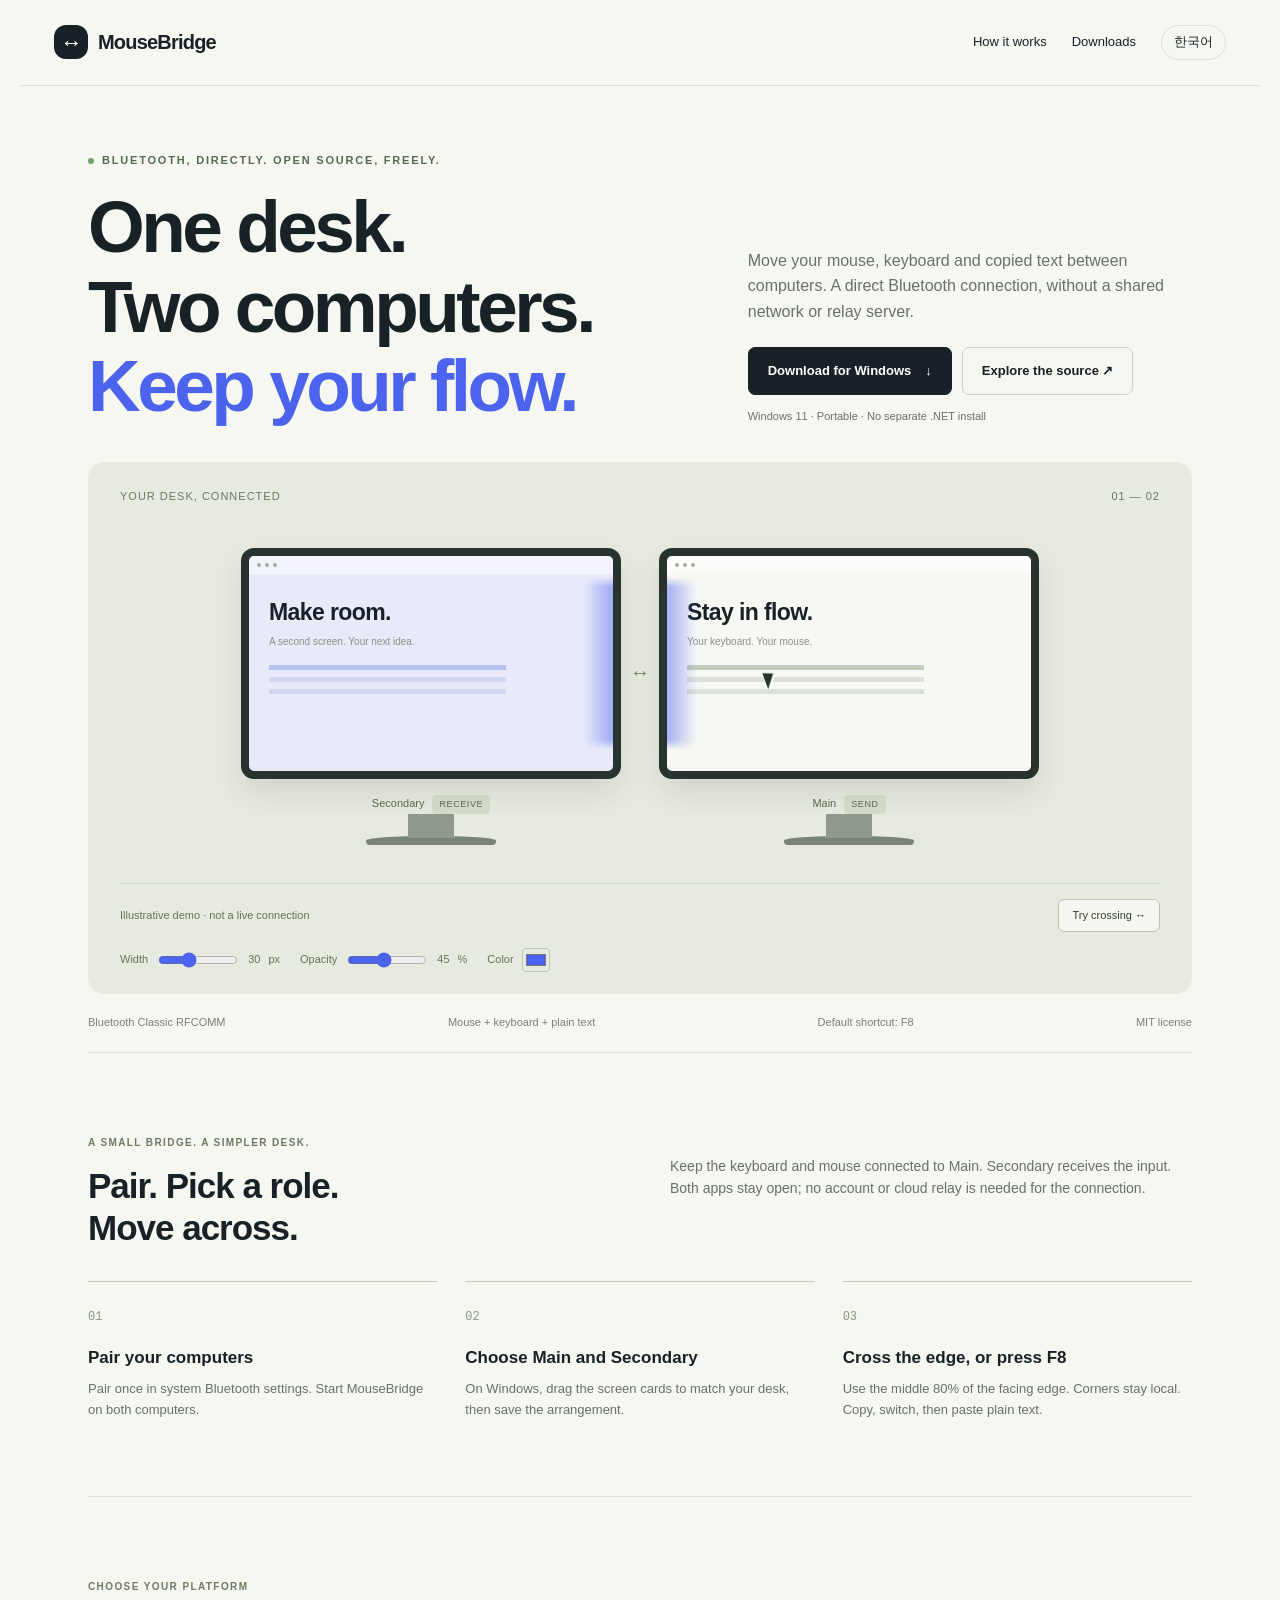
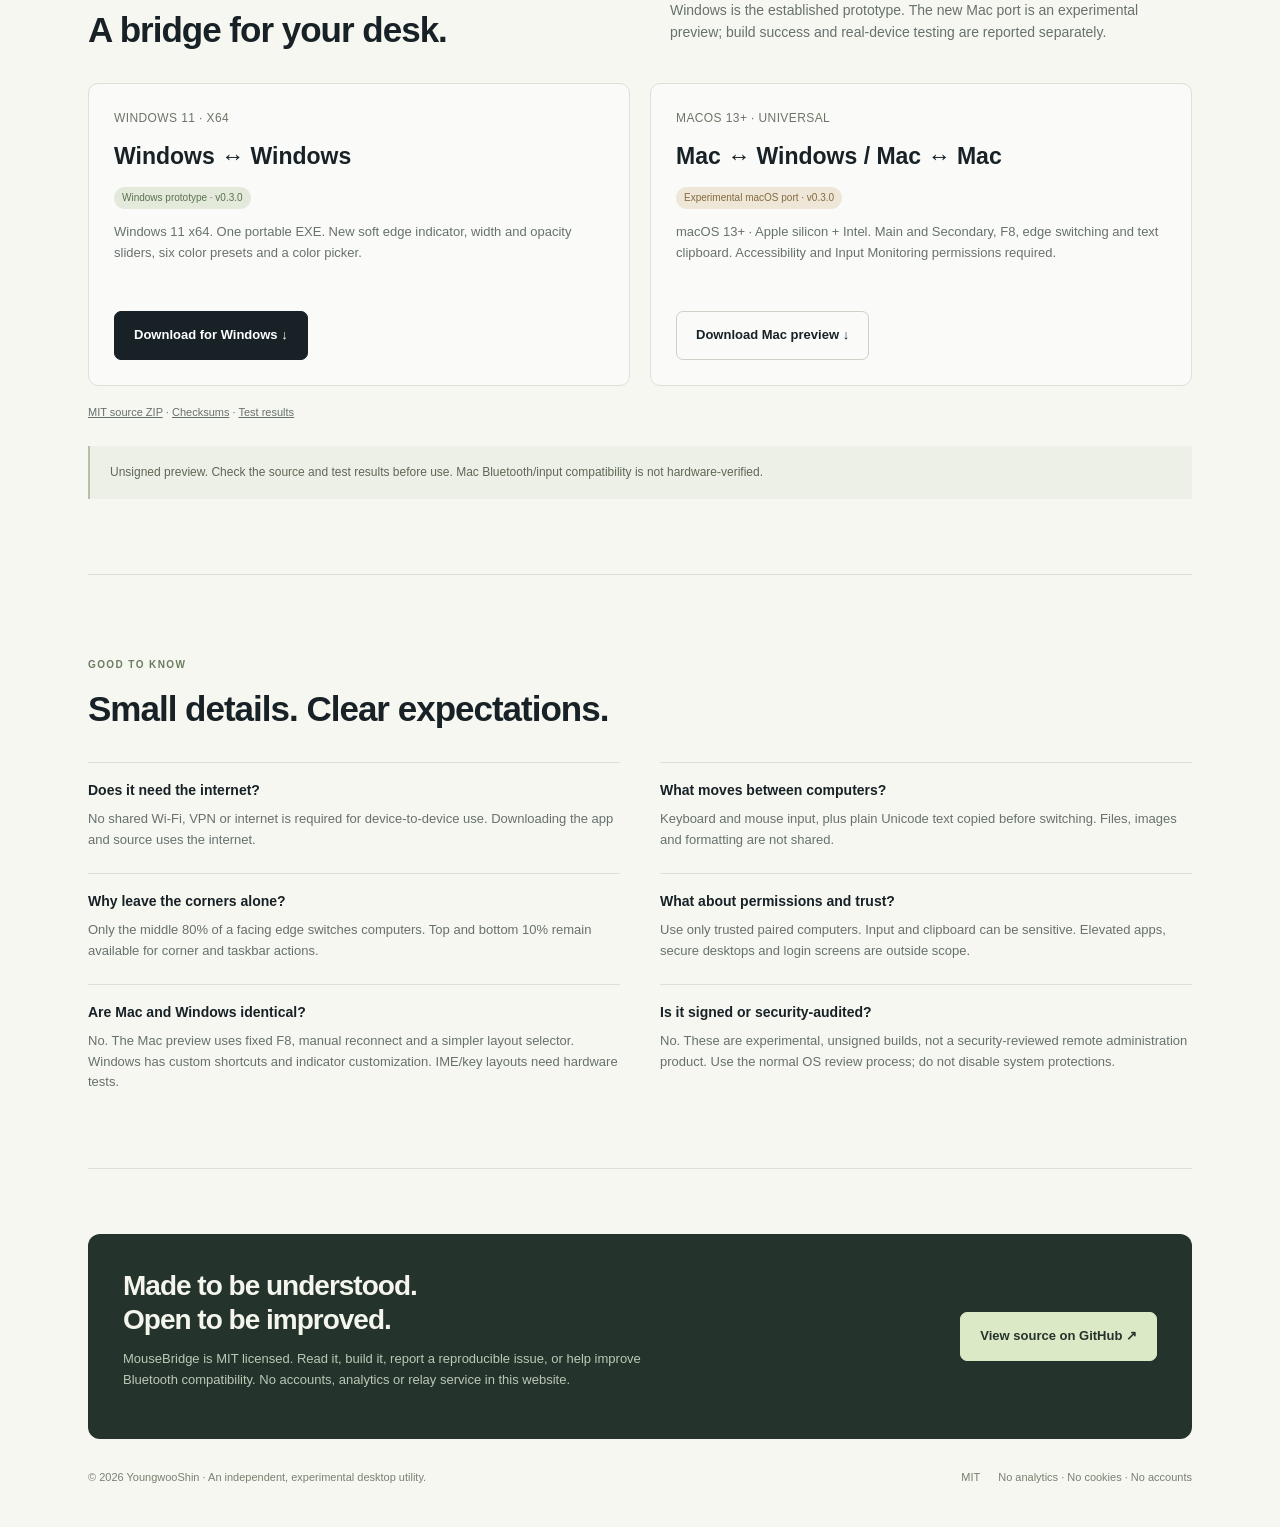
==== docs/index.html @ 79ef6c1f "Publish bilingual download website under docs for GitHub Pages" ====
<!doctype html><html lang="en"><head><meta charset="utf-8"><meta name="viewport" content="width=device-width,initial-scale=1"><title>MouseBridge — One desk. Two computers.</title><meta name="description" content="Move your mouse, keyboard and copied text between computers. A direct Bluetooth connection, without a shared network or relay server."><meta name="theme-color" content="#f6f7f1"><link rel="stylesheet" href="style.css"><link rel="alternate" hreflang="en" href="./"/><link rel="alternate" hreflang="ko" href="ko/"/></head><body>
<header><a class="brand" href="index.html"><span class="mark">↔</span>MouseBridge</a><nav><a class="nav-extra" href="#how">How it works</a><a href="#downloads">Downloads</a><a class="language" href="ko/" lang="ko">한국어</a></nav></header>
<main class="wrap"><div class="hero"><div class="eyebrow"><span class="dot"></span>Bluetooth, directly. Open source, freely.</div><div class="intro"><h1>One desk.<br>Two computers.<br><em>Keep your flow.</em></h1><div class="lead"><p>Move your mouse, keyboard and copied text between computers. A direct Bluetooth connection, without a shared network or relay server.</p><div class="actions"><a class="button" href="downloads/MouseBridge-Portable-win-x64-v0.3.0.zip">Download for Windows <span>↓</span></a><a class="button secondary" href="#opensource">Explore the source ↗</a></div><p class="subnote">Windows 11 · Portable · No separate .NET install</p></div></div>
<div class="desk"><div class="desk-top"><span>YOUR DESK, CONNECTED</span><span>01 — 02</span></div><div class="desk-scene"><div class="monitor secondary-screen"><div class="bezel"><div class="mini-top"><i></i><i></i><i></i></div><div class="mini-content"><b>Make room.</b><p>A second screen. Your next idea.</p><div class="mini-bars"></div></div><div class="edge"></div></div><div class="screen-label">Secondary <span>RECEIVE</span></div></div><span class="cross-arrow" aria-hidden="true">↔</span><div class="monitor"><div class="bezel"><div class="mini-top"><i></i><i></i><i></i></div><div class="mini-content"><b>Stay in flow.</b><p>Your keyboard. Your mouse.</p><div class="mini-bars"></div></div><div class="edge"></div></div><div class="screen-label">Main <span>SEND</span></div></div><span class="cursor" aria-hidden="true"></span></div><div class="desk-footer"><span>Illustrative demo · not a live connection</span><button class="demo-button" id="demo-cross" aria-pressed="false">Try crossing ↔</button></div><div class="tuning"><label>Width <input id="demo-width" type="range" min="8" max="70" value="30"><output id="width-value">30</output>px</label><label>Opacity <input id="demo-opacity" type="range" min="0" max="100" value="45"><output id="opacity-value">45</output>%</label><label>Color <input id="demo-color" type="color" value="#4b63ed"></label></div></div>
<div class="spec-line"><span>Bluetooth Classic RFCOMM</span><span>Mouse + keyboard + plain text</span><span>Default shortcut: F8</span><span>MIT license</span></div></div>
<section id="how"><div class="section-head"><div><span class="kicker">A SMALL BRIDGE. A SIMPLER DESK.</span><h2>Pair. Pick a role.<br>Move across.</h2></div><p>Keep the keyboard and mouse connected to Main. Secondary receives the input. Both apps stay open; no account or cloud relay is needed for the connection.</p></div><div class="steps"><article class="step"><span class="num">01</span><h3>Pair your computers</h3><p>Pair once in system Bluetooth settings. Start MouseBridge on both computers.</p></article><article class="step"><span class="num">02</span><h3>Choose Main and Secondary</h3><p>On Windows, drag the screen cards to match your desk, then save the arrangement.</p></article><article class="step"><span class="num">03</span><h3>Cross the edge, or press F8</h3><p>Use the middle 80% of the facing edge. Corners stay local. Copy, switch, then paste plain text.</p></article></div></section>
<section id="downloads"><div class="section-head"><div><span class="kicker">CHOOSE YOUR PLATFORM</span><h2>A bridge for your desk.</h2></div><p>Windows is the established prototype. The new Mac port is an experimental preview; build success and real-device testing are reported separately.</p></div><div class="download-grid"><article class="download"><div class="os">WINDOWS 11 · X64</div><h3>Windows ↔ Windows</h3><span class="pill">Windows prototype · v0.3.0</span><p>Windows 11 x64. One portable EXE. New soft edge indicator, width and opacity sliders, six color presets and a color picker.</p><a class="button" href="downloads/MouseBridge-Portable-win-x64-v0.3.0.zip">Download for Windows ↓</a></article><article class="download"><div class="os">MACOS 13+ · UNIVERSAL</div><h3>Mac ↔ Windows / Mac ↔ Mac</h3><span class="pill experimental">Experimental macOS port · v0.3.0</span><p>macOS 13+ · Apple silicon + Intel. Main and Secondary, F8, edge switching and text clipboard. Accessibility and Input Monitoring permissions required.</p><a class="button secondary mac-download" href="downloads/MouseBridge-macOS-universal-v0.3.0.zip">Download Mac preview ↓</a></article></div><p id="download-status" role="status" aria-live="polite" class="details"></p><div class="details"><a href="downloads/MouseBridge-source-v0.3.0.zip">MIT source ZIP</a> · <a href="downloads/SHA256SUMS.txt">Checksums</a> · <a href="downloads/TEST-RESULTS.md">Test results</a></div><div class="status-note">Unsigned preview. Check the source and test results before use. Mac Bluetooth/input compatibility is not hardware-verified.</div></section>
<section><div class="section-head"><div><span class="kicker">GOOD TO KNOW</span><h2>Small details. Clear expectations.</h2></div></div><div class="faq"><article><h3>Does it need the internet?</h3><p>No shared Wi-Fi, VPN or internet is required for device-to-device use. Downloading the app and source uses the internet.</p></article><article><h3>What moves between computers?</h3><p>Keyboard and mouse input, plus plain Unicode text copied before switching. Files, images and formatting are not shared.</p></article><article><h3>Why leave the corners alone?</h3><p>Only the middle 80% of a facing edge switches computers. Top and bottom 10% remain available for corner and taskbar actions.</p></article><article><h3>What about permissions and trust?</h3><p>Use only trusted paired computers. Input and clipboard can be sensitive. Elevated apps, secure desktops and login screens are outside scope.</p></article><article><h3>Are Mac and Windows identical?</h3><p>No. The Mac preview uses fixed F8, manual reconnect and a simpler layout selector. Windows has custom shortcuts and indicator customization. IME/key layouts need hardware tests.</p></article><article><h3>Is it signed or security-audited?</h3><p>No. These are experimental, unsigned builds, not a security-reviewed remote administration product. Use the normal OS review process; do not disable system protections.</p></article></div></section>
<div class="open-source" id="opensource"><div><h2>Made to be understood.<br>Open to be improved.</h2><p>MouseBridge is MIT licensed. Read it, build it, report a reproducible issue, or help improve Bluetooth compatibility. No accounts, analytics or relay service in this website.</p></div><a class="button github-link" href="https://github.com/YoungwooShin/mousebridge">View source on GitHub ↗</a></div></main><footer><span>© 2026 YoungwooShin · An independent, experimental desktop utility.</span><div class="footlinks"><a href="LICENSE.txt">MIT</a><span>No analytics · No cookies · No accounts</span></div></footer><script src="app.js" defer></script></body></html>
---- docs/style.css ----
:root{--ink:#172126;--muted:#67716e;--paper:#f6f7f1;--blue:#4b63ed;--line:#dce0d5;--glow:#4b63ed;--alpha:.45;--width:30px}*{box-sizing:border-box}html{scroll-behavior:smooth}body{margin:0;background:var(--paper);color:var(--ink);font-family:Inter,Arial,'Apple SD Gothic Neo','Malgun Gothic',sans-serif;line-height:1.6}a{color:inherit;text-decoration:none}button,input{font:inherit}button,a,input{outline-offset:6px}button{cursor:pointer}header{max-width:1240px;margin:auto;padding:25px 34px;display:flex;justify-content:space-between;align-items:center;border-bottom:1px solid var(--line)}.brand{display:flex;align-items:center;font-size:20px;font-weight:750;letter-spacing:-.8px}.mark{background:var(--ink);border-radius:12px;width:34px;height:34px;display:grid;place-items:center;margin-right:10px;color:white;font-size:22px}nav{display:flex;gap:25px;align-items:center;font-size:13px}nav a:hover{color:var(--blue)}.language{border:1px solid var(--line);border-radius:30px;padding:6px 12px}.wrap{max-width:1172px;margin:auto;padding:0 34px}.hero{padding-top:66px}.eyebrow{text-transform:uppercase;font-size:11px;font-weight:750;letter-spacing:1.8px;color:#556b50;display:flex;align-items:center;gap:8px}.dot{width:6px;height:6px;border-radius:50%;background:#73a46a}.intro{display:grid;grid-template-columns:1.35fr 1fr;gap:60px;align-items:end;margin:18px 0 36px}h1{font-size:clamp(44px,5.7vw,76px);line-height:1.09;letter-spacing:-3.5px;font-weight:600;margin:0}h1 em{font-style:normal;color:var(--blue)}.lead p{color:var(--muted);font-size:16px;margin:0 0 22px;max-width:430px}.actions{display:flex;gap:10px;flex-wrap:wrap}.button{border-radius:7px;padding:13px 19px;font-size:13px;font-weight:650;display:inline-flex;gap:14px;align-items:center;background:var(--ink);color:#fff;border:1px solid var(--ink)}.button:hover{background:var(--blue);border-color:var(--blue)}.button.secondary{color:var(--ink);background:transparent;border-color:#cdd2c6}.button.secondary:hover{border-color:var(--blue)}.subnote{font-size:11px!important;margin:13px 0 0!important;color:var(--muted)}.desk{border-radius:16px;background:#e7eade;padding:26px 32px 22px;position:relative;overflow:hidden}.desk-top{display:flex;justify-content:space-between;font-size:11px;letter-spacing:1px;color:#6d7763;text-transform:uppercase}.desk-scene{display:flex;align-items:center;justify-content:center;gap:38px;padding:42px 22px 38px;position:relative}.monitor{width:43%;max-width:380px;position:relative}.bezel{border-radius:13px;border:8px solid #28322e;background:#f7f8f3;aspect-ratio:1.64;position:relative;overflow:hidden;box-shadow:0 14px 30px #29332f1c}.secondary-screen .bezel{background:#e8eafa}.monitor:after{content:'';display:block;width:34%;height:9px;background:#798477;border-radius:50% 50% 4px 4px;margin:22px auto 0}.monitor:before{content:'';position:absolute;background:#8f998c;width:12%;height:24px;bottom:7px;left:44%}.mini-top{height:18px;display:flex;gap:4px;align-items:center;padding:0 8px;background:#ffffff70}.mini-top i{width:4px;height:4px;border-radius:50%;background:#a5af9f}.mini-content{padding:20px}.mini-content b{font-size:clamp(12px,2vw,23px);letter-spacing:-.6px;font-weight:600}.mini-content p{margin:4px 0;font-size:10px;color:#899184}.mini-bars{margin-top:15px;width:73%;height:5px;background:#c5cebd;box-shadow:0 12px #dbe1d7,0 24px #dbe1d7}.secondary-screen .mini-bars{background:#b9c1ef;box-shadow:0 12px #d1d6f1,0 24px #d1d6f1}.edge{position:absolute;left:0;top:10%;height:80%;width:var(--width);background:linear-gradient(90deg,var(--glow),transparent);opacity:var(--alpha);mask-image:linear-gradient(transparent,black 6%,black 94%,transparent);border-left:2px solid var(--glow)}.secondary-screen .edge{right:0;left:auto;transform:rotate(180deg)}.screen-label{display:flex;justify-content:center;gap:8px;font-size:11px;margin-top:16px;color:#5c6856}.screen-label span{background:#d6dccb;padding:2px 7px;border-radius:4px;font-size:9px;letter-spacing:.6px}.cross-arrow{position:absolute;font-size:20px;color:#77836b;left:calc(50% - 10px);top:40%}.cursor{position:absolute;left:62%;top:44%;width:0;height:0;border-left:10px solid #26332a;border-top:4px solid transparent;border-bottom:13px solid transparent;transform:rotate(-20deg);filter:drop-shadow(1px 2px 0 white);transition:left .8s ease,top .8s ease;z-index:2}.desk.moved .cursor{left:31%;top:48%}.desk-footer{display:flex;justify-content:space-between;gap:20px;align-items:center;border-top:1px solid #cdd5c1;padding-top:15px;font-size:11px;color:#65735b}.demo-button{background:#fff9;border:1px solid #bcc7b3;border-radius:6px;padding:7px 13px;font-size:11px;color:#37452e}.tuning{display:flex;gap:20px;flex-wrap:wrap;align-items:center;margin:16px 0 0;font-size:11px;color:#65735b}.tuning label{display:flex;gap:8px;align-items:center}.tuning input[type=range]{width:80px;accent-color:var(--blue)}.tuning input[type=color]{width:28px;height:24px;padding:1px;border:1px solid #bdc8b2;border-radius:4px;background:transparent}.spec-line{padding:20px 0;display:flex;justify-content:space-between;font-size:11px;color:#7a8176;border-bottom:1px solid var(--line)}section{padding:75px 0;border-bottom:1px solid var(--line)}.section-head{display:grid;grid-template-columns:1fr 1fr;gap:60px;align-items:start;margin-bottom:32px}.kicker{color:#6d7b61;font-size:10px;letter-spacing:1.4px;text-transform:uppercase;font-weight:700}h2{font-size:35px;line-height:1.2;letter-spacing:-1px;font-weight:600;margin:12px 0 0}.section-head p{color:var(--muted);font-size:14px;margin:27px 0 0}.steps{display:grid;grid-template-columns:repeat(3,1fr);gap:28px}.step{padding-top:20px;border-top:1px solid #c5ccbd}.num{font-family:monospace;color:#8b987d;font-size:12px}.step h3{font-size:17px;font-weight:600;margin:16px 0 8px}.step p{font-size:13px;color:var(--muted);margin:0}.download-grid{display:grid;grid-template-columns:1fr 1fr;gap:20px}.download{border:1px solid var(--line);border-radius:10px;padding:25px;background:#fff8}.os{font-size:12px;color:#6c7567;letter-spacing:.4px}.download h3{font-size:23px;font-weight:600;margin:9px 0}.pill{display:inline-block;font-size:10px;padding:3px 8px;background:#e4eadb;color:#5b7050;border-radius:20px}.pill.experimental{background:#eee7d7;color:#836a3e}.download p{font-size:13px;color:var(--muted);min-height:66px}.download .button{margin-top:10px}.details{font-size:11px;color:var(--muted);margin:18px 0 0}.details a{text-decoration:underline}.status-note{padding:17px 20px;border-left:2px solid #b5bfaa;margin-top:24px;background:#edf0e6;font-size:12px;color:#5d6856}.faq{display:grid;grid-template-columns:1fr 1fr;gap:22px 40px}.faq article{border-top:1px solid var(--line);padding-top:16px}.faq h3{font-size:14px;font-weight:650;margin:0 0 8px}.faq p{font-size:13px;color:var(--muted);margin:0}.open-source{background:#24332b;color:#f4f6ed;margin-top:65px;border-radius:12px;padding:35px;display:flex;justify-content:space-between;align-items:center;gap:30px}.open-source h2{margin:0;font-size:28px}.open-source p{font-size:13px;color:#bcc8b6;max-width:550px}.open-source .button{white-space:nowrap;background:#dce9c6;color:#24332b;border-color:#dce9c6}footer{max-width:1172px;margin:auto;padding:30px 34px 40px;display:flex;justify-content:space-between;gap:25px;font-size:11px;color:#77816f}.footlinks{display:flex;gap:18px}kbd{background:#edf0e6;border:1px solid #ccd3c3;border-bottom-width:2px;border-radius:4px;padding:1px 5px;color:#4c5b42;font-size:11px}.hidden{display:none!important}@media(max-width:760px){header{padding:20px}nav{gap:14px}.nav-extra{display:none}.wrap{padding:0 20px}.hero{padding-top:40px}.intro,.section-head{grid-template-columns:1fr;gap:20px}h1{letter-spacing:-2px;font-size:49px}.lead p{font-size:14px;max-width:100%}.desk{padding:18px 14px}.desk-scene{gap:18px;padding:35px 0 24px}.bezel{border-width:5px;border-radius:8px}.mini-content{padding:12px 9px}.mini-bars{margin-top:8px;height:3px;box-shadow:0 8px #dbe1d7,0 16px #dbe1d7}.mini-content p{display:none}.desk-top{font-size:9px}.desk-footer{font-size:10px;align-items:start}.tuning{gap:12px}.tuning input[type=range]{width:57px}.spec-line{gap:12px;font-size:9px;flex-wrap:wrap}section{padding:50px 0}.section-head{margin-bottom:25px}.section-head p{margin-top:0}.steps{grid-template-columns:1fr;gap:20px}.step h3{margin-top:6px}.download-grid,.faq{grid-template-columns:1fr}.download p{min-height:auto}.open-source{padding:25px;display:block}.open-source .button{margin-top:12px}footer{padding:25px 20px;flex-wrap:wrap}.screen-label{font-size:10px}.screen-label span{font-size:8px}}
@media(prefers-reduced-motion:reduce){html{scroll-behavior:auto}.cursor{transition:none}}
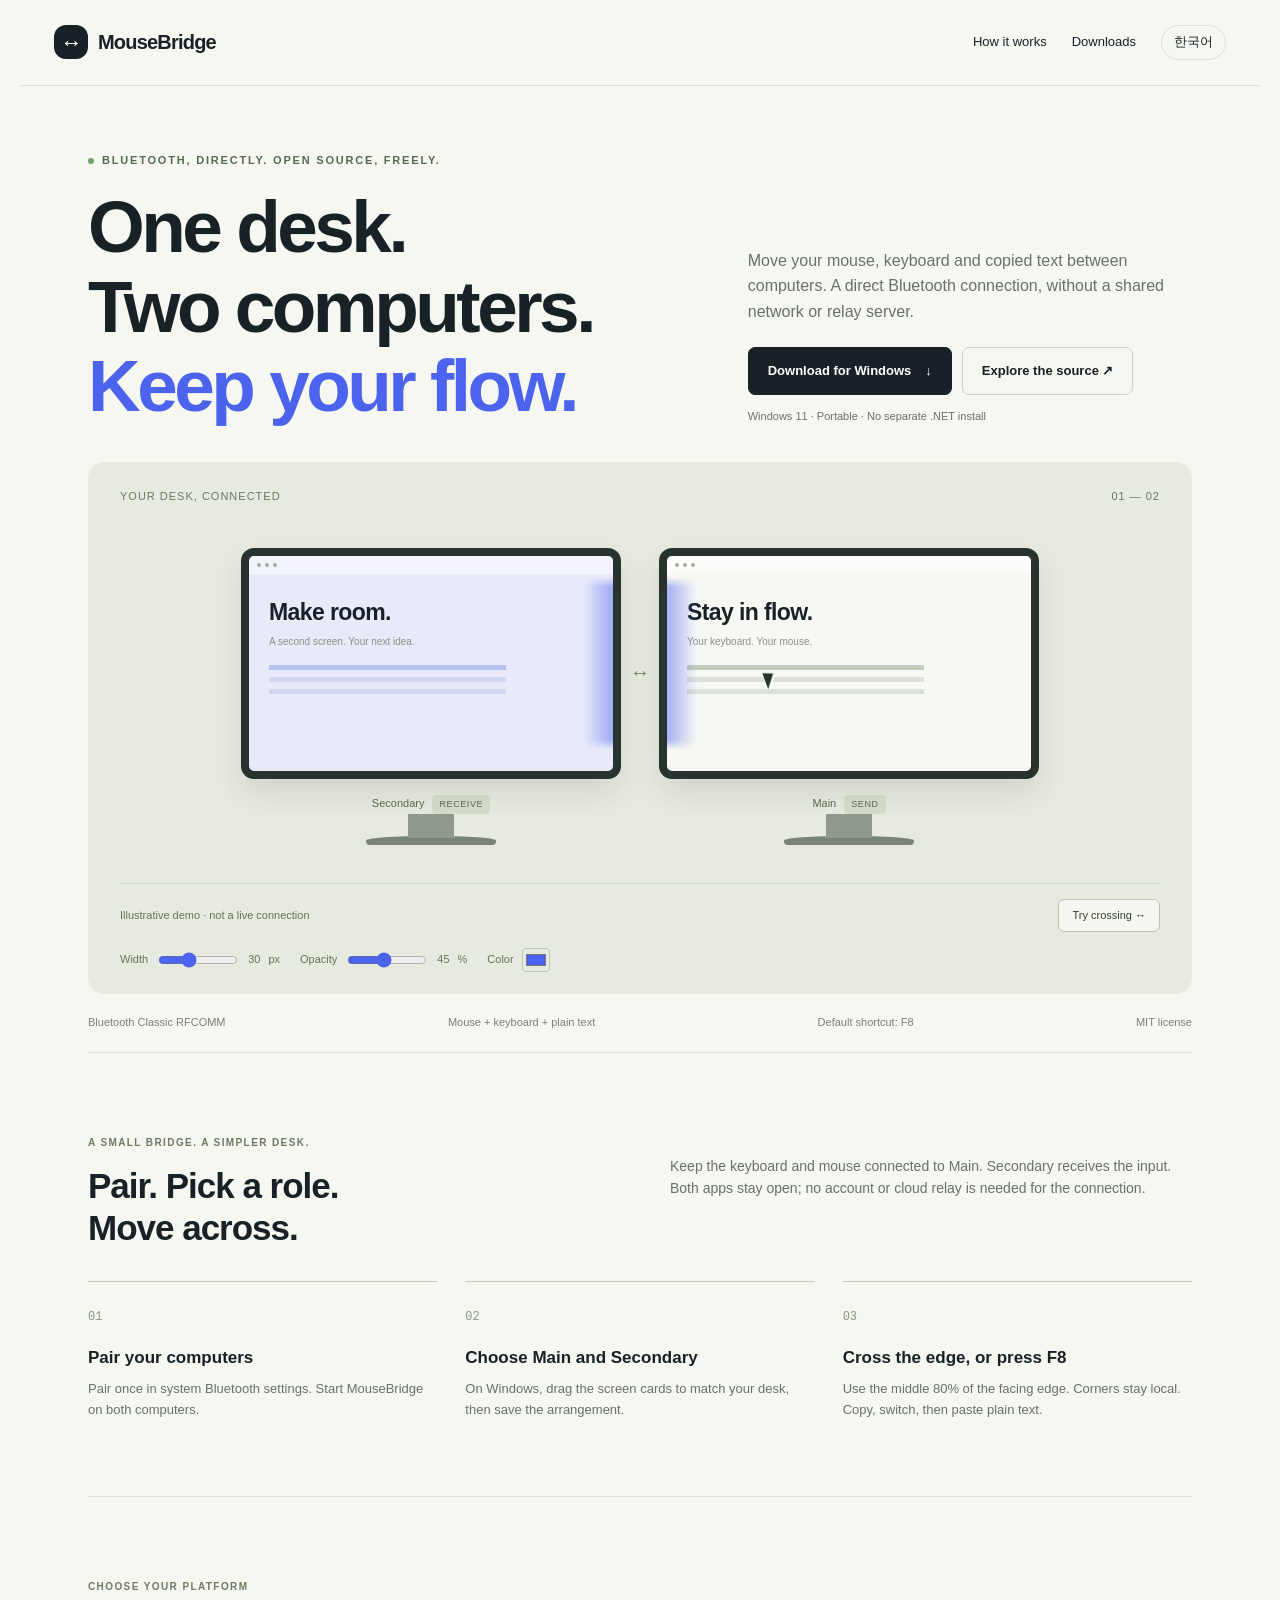
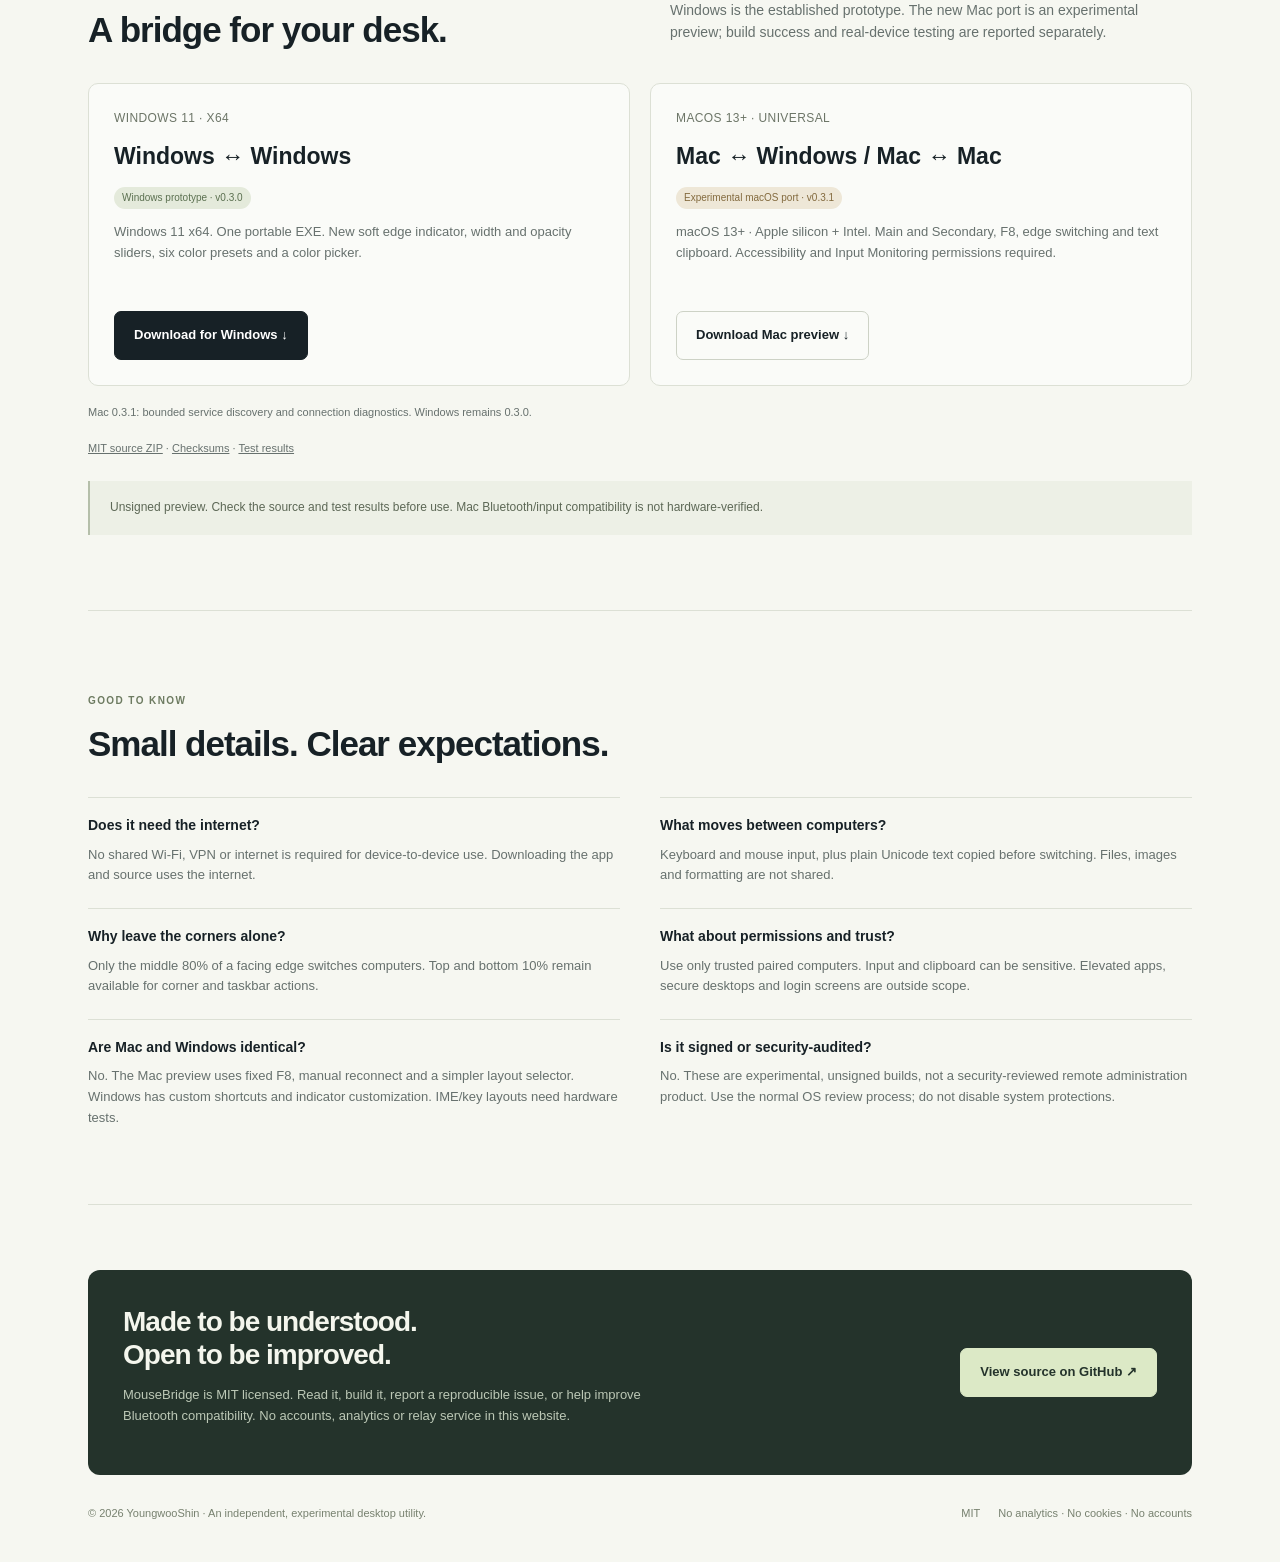
==== commit 9403c783: "Distribute native Mac0.3.1 discovery diagnostic fix and document retest procedure" ====
--- a/docs/index.html
+++ b/docs/index.html
@@ -1,9 +1,9 @@
-<!doctype html><html lang="en"><head><meta charset="utf-8"><meta name="viewport" content="width=device-width,initial-scale=1"><title>MouseBridge — One desk. Two computers.</title><meta name="description" content="Move your mouse, keyboard and copied text between computers. A direct Bluetooth connection, without a shared network or relay server."><meta name="theme-color" content="#f6f7f1"><link rel="stylesheet" href="style.css"><link rel="alternate" hreflang="en" href="./"/><link rel="alternate" hreflang="ko" href="ko/"/></head><body>
+<!doctype html><html lang="en"><head><meta charset="utf-8"><meta name="viewport" content="width=device-width,initial-scale=1"><title>MouseBridge | Bluetooth keyboard, mouse &amp; clipboard sharing</title><meta name="description" content="Move your mouse, keyboard and copied text between computers. A direct Bluetooth connection, without a shared network or relay server."><meta name="theme-color" content="#f6f7f1"><link rel="stylesheet" href="style.css"><link rel="canonical" href="https://youngwooshin.github.io/mousebridge/"><link rel="alternate" hreflang="en" href="https://youngwooshin.github.io/mousebridge/"><link rel="alternate" hreflang="ko" href="https://youngwooshin.github.io/mousebridge/ko/"><link rel="alternate" hreflang="x-default" href="https://youngwooshin.github.io/mousebridge/"><meta property="og:type" content="website"><meta property="og:title" content="MouseBridge | Bluetooth keyboard, mouse &amp; clipboard sharing"><meta property="og:url" content="https://youngwooshin.github.io/mousebridge/"><meta property="og:site_name" content="MouseBridge"></head><body>
 <header><a class="brand" href="index.html"><span class="mark">↔</span>MouseBridge</a><nav><a class="nav-extra" href="#how">How it works</a><a href="#downloads">Downloads</a><a class="language" href="ko/" lang="ko">한국어</a></nav></header>
 <main class="wrap"><div class="hero"><div class="eyebrow"><span class="dot"></span>Bluetooth, directly. Open source, freely.</div><div class="intro"><h1>One desk.<br>Two computers.<br><em>Keep your flow.</em></h1><div class="lead"><p>Move your mouse, keyboard and copied text between computers. A direct Bluetooth connection, without a shared network or relay server.</p><div class="actions"><a class="button" href="downloads/MouseBridge-Portable-win-x64-v0.3.0.zip">Download for Windows <span>↓</span></a><a class="button secondary" href="#opensource">Explore the source ↗</a></div><p class="subnote">Windows 11 · Portable · No separate .NET install</p></div></div>
 <div class="desk"><div class="desk-top"><span>YOUR DESK, CONNECTED</span><span>01 — 02</span></div><div class="desk-scene"><div class="monitor secondary-screen"><div class="bezel"><div class="mini-top"><i></i><i></i><i></i></div><div class="mini-content"><b>Make room.</b><p>A second screen. Your next idea.</p><div class="mini-bars"></div></div><div class="edge"></div></div><div class="screen-label">Secondary <span>RECEIVE</span></div></div><span class="cross-arrow" aria-hidden="true">↔</span><div class="monitor"><div class="bezel"><div class="mini-top"><i></i><i></i><i></i></div><div class="mini-content"><b>Stay in flow.</b><p>Your keyboard. Your mouse.</p><div class="mini-bars"></div></div><div class="edge"></div></div><div class="screen-label">Main <span>SEND</span></div></div><span class="cursor" aria-hidden="true"></span></div><div class="desk-footer"><span>Illustrative demo · not a live connection</span><button class="demo-button" id="demo-cross" aria-pressed="false">Try crossing ↔</button></div><div class="tuning"><label>Width <input id="demo-width" type="range" min="8" max="70" value="30"><output id="width-value">30</output>px</label><label>Opacity <input id="demo-opacity" type="range" min="0" max="100" value="45"><output id="opacity-value">45</output>%</label><label>Color <input id="demo-color" type="color" value="#4b63ed"></label></div></div>
 <div class="spec-line"><span>Bluetooth Classic RFCOMM</span><span>Mouse + keyboard + plain text</span><span>Default shortcut: F8</span><span>MIT license</span></div></div>
 <section id="how"><div class="section-head"><div><span class="kicker">A SMALL BRIDGE. A SIMPLER DESK.</span><h2>Pair. Pick a role.<br>Move across.</h2></div><p>Keep the keyboard and mouse connected to Main. Secondary receives the input. Both apps stay open; no account or cloud relay is needed for the connection.</p></div><div class="steps"><article class="step"><span class="num">01</span><h3>Pair your computers</h3><p>Pair once in system Bluetooth settings. Start MouseBridge on both computers.</p></article><article class="step"><span class="num">02</span><h3>Choose Main and Secondary</h3><p>On Windows, drag the screen cards to match your desk, then save the arrangement.</p></article><article class="step"><span class="num">03</span><h3>Cross the edge, or press F8</h3><p>Use the middle 80% of the facing edge. Corners stay local. Copy, switch, then paste plain text.</p></article></div></section>
-<section id="downloads"><div class="section-head"><div><span class="kicker">CHOOSE YOUR PLATFORM</span><h2>A bridge for your desk.</h2></div><p>Windows is the established prototype. The new Mac port is an experimental preview; build success and real-device testing are reported separately.</p></div><div class="download-grid"><article class="download"><div class="os">WINDOWS 11 · X64</div><h3>Windows ↔ Windows</h3><span class="pill">Windows prototype · v0.3.0</span><p>Windows 11 x64. One portable EXE. New soft edge indicator, width and opacity sliders, six color presets and a color picker.</p><a class="button" href="downloads/MouseBridge-Portable-win-x64-v0.3.0.zip">Download for Windows ↓</a></article><article class="download"><div class="os">MACOS 13+ · UNIVERSAL</div><h3>Mac ↔ Windows / Mac ↔ Mac</h3><span class="pill experimental">Experimental macOS port · v0.3.0</span><p>macOS 13+ · Apple silicon + Intel. Main and Secondary, F8, edge switching and text clipboard. Accessibility and Input Monitoring permissions required.</p><a class="button secondary mac-download" href="downloads/MouseBridge-macOS-universal-v0.3.0.zip">Download Mac preview ↓</a></article></div><p id="download-status" role="status" aria-live="polite" class="details"></p><div class="details"><a href="downloads/MouseBridge-source-v0.3.0.zip">MIT source ZIP</a> · <a href="downloads/SHA256SUMS.txt">Checksums</a> · <a href="downloads/TEST-RESULTS.md">Test results</a></div><div class="status-note">Unsigned preview. Check the source and test results before use. Mac Bluetooth/input compatibility is not hardware-verified.</div></section>
+<section id="downloads"><div class="section-head"><div><span class="kicker">CHOOSE YOUR PLATFORM</span><h2>A bridge for your desk.</h2></div><p>Windows is the established prototype. The new Mac port is an experimental preview; build success and real-device testing are reported separately.</p></div><div class="download-grid"><article class="download"><div class="os">WINDOWS 11 · X64</div><h3>Windows ↔ Windows</h3><span class="pill">Windows prototype · v0.3.0</span><p>Windows 11 x64. One portable EXE. New soft edge indicator, width and opacity sliders, six color presets and a color picker.</p><a class="button" href="downloads/MouseBridge-Portable-win-x64-v0.3.0.zip">Download for Windows ↓</a></article><article class="download"><div class="os">MACOS 13+ · UNIVERSAL</div><h3>Mac ↔ Windows / Mac ↔ Mac</h3><span class="pill experimental">Experimental macOS port · v0.3.1</span><p>macOS 13+ · Apple silicon + Intel. Main and Secondary, F8, edge switching and text clipboard. Accessibility and Input Monitoring permissions required.</p><a class="button secondary mac-download" href="downloads/MouseBridge-macOS-universal-v0.3.1.zip">Download Mac preview ↓</a></article></div><p id="download-status" role="status" aria-live="polite" class="details"></p><p class="details">Mac 0.3.1: bounded service discovery and connection diagnostics. Windows remains 0.3.0.</p><div class="details"><a href="downloads/MouseBridge-source-v0.3.1.zip">MIT source ZIP</a> · <a href="downloads/SHA256SUMS.txt">Checksums</a> · <a href="downloads/TEST-RESULTS.md">Test results</a></div><div class="status-note">Unsigned preview. Check the source and test results before use. Mac Bluetooth/input compatibility is not hardware-verified.</div></section>
 <section><div class="section-head"><div><span class="kicker">GOOD TO KNOW</span><h2>Small details. Clear expectations.</h2></div></div><div class="faq"><article><h3>Does it need the internet?</h3><p>No shared Wi-Fi, VPN or internet is required for device-to-device use. Downloading the app and source uses the internet.</p></article><article><h3>What moves between computers?</h3><p>Keyboard and mouse input, plus plain Unicode text copied before switching. Files, images and formatting are not shared.</p></article><article><h3>Why leave the corners alone?</h3><p>Only the middle 80% of a facing edge switches computers. Top and bottom 10% remain available for corner and taskbar actions.</p></article><article><h3>What about permissions and trust?</h3><p>Use only trusted paired computers. Input and clipboard can be sensitive. Elevated apps, secure desktops and login screens are outside scope.</p></article><article><h3>Are Mac and Windows identical?</h3><p>No. The Mac preview uses fixed F8, manual reconnect and a simpler layout selector. Windows has custom shortcuts and indicator customization. IME/key layouts need hardware tests.</p></article><article><h3>Is it signed or security-audited?</h3><p>No. These are experimental, unsigned builds, not a security-reviewed remote administration product. Use the normal OS review process; do not disable system protections.</p></article></div></section>
 <div class="open-source" id="opensource"><div><h2>Made to be understood.<br>Open to be improved.</h2><p>MouseBridge is MIT licensed. Read it, build it, report a reproducible issue, or help improve Bluetooth compatibility. No accounts, analytics or relay service in this website.</p></div><a class="button github-link" href="https://github.com/YoungwooShin/mousebridge">View source on GitHub ↗</a></div></main><footer><span>© 2026 YoungwooShin · An independent, experimental desktop utility.</span><div class="footlinks"><a href="LICENSE.txt">MIT</a><span>No analytics · No cookies · No accounts</span></div></footer><script src="app.js" defer></script></body></html>
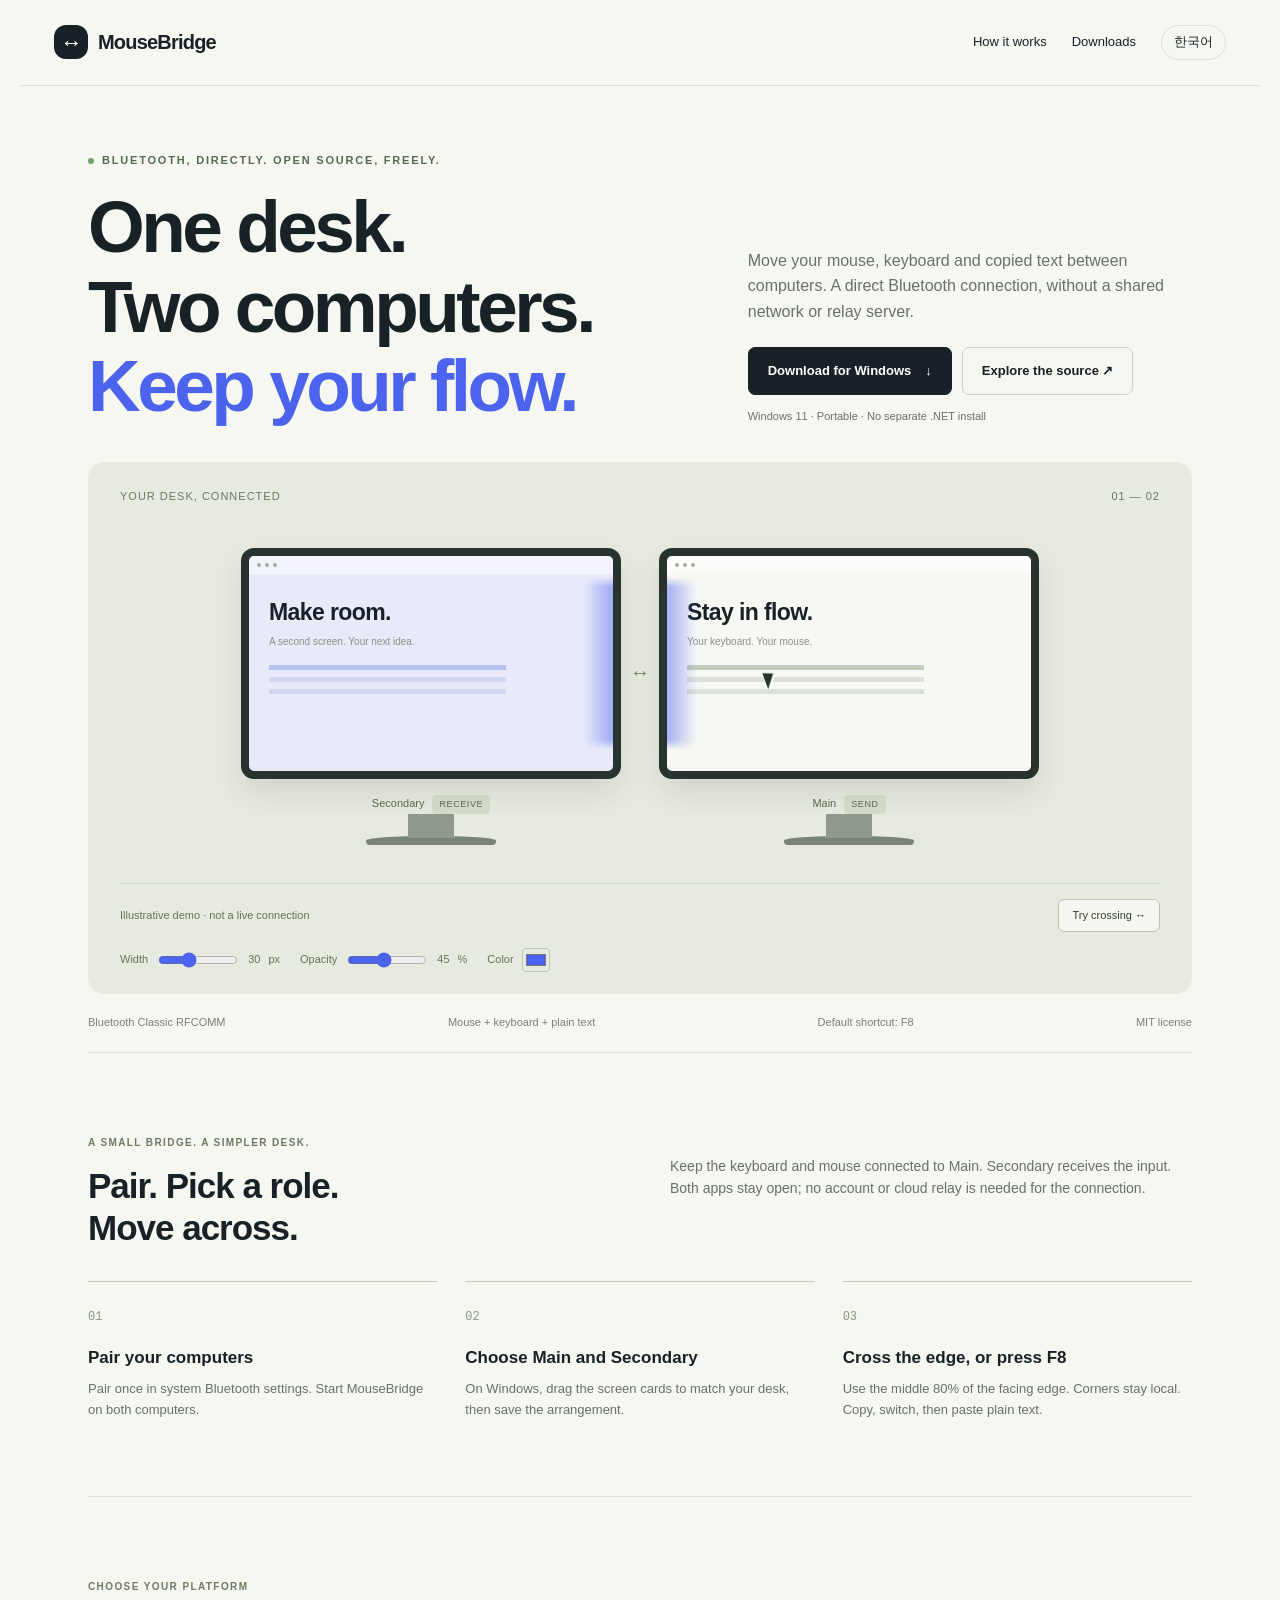
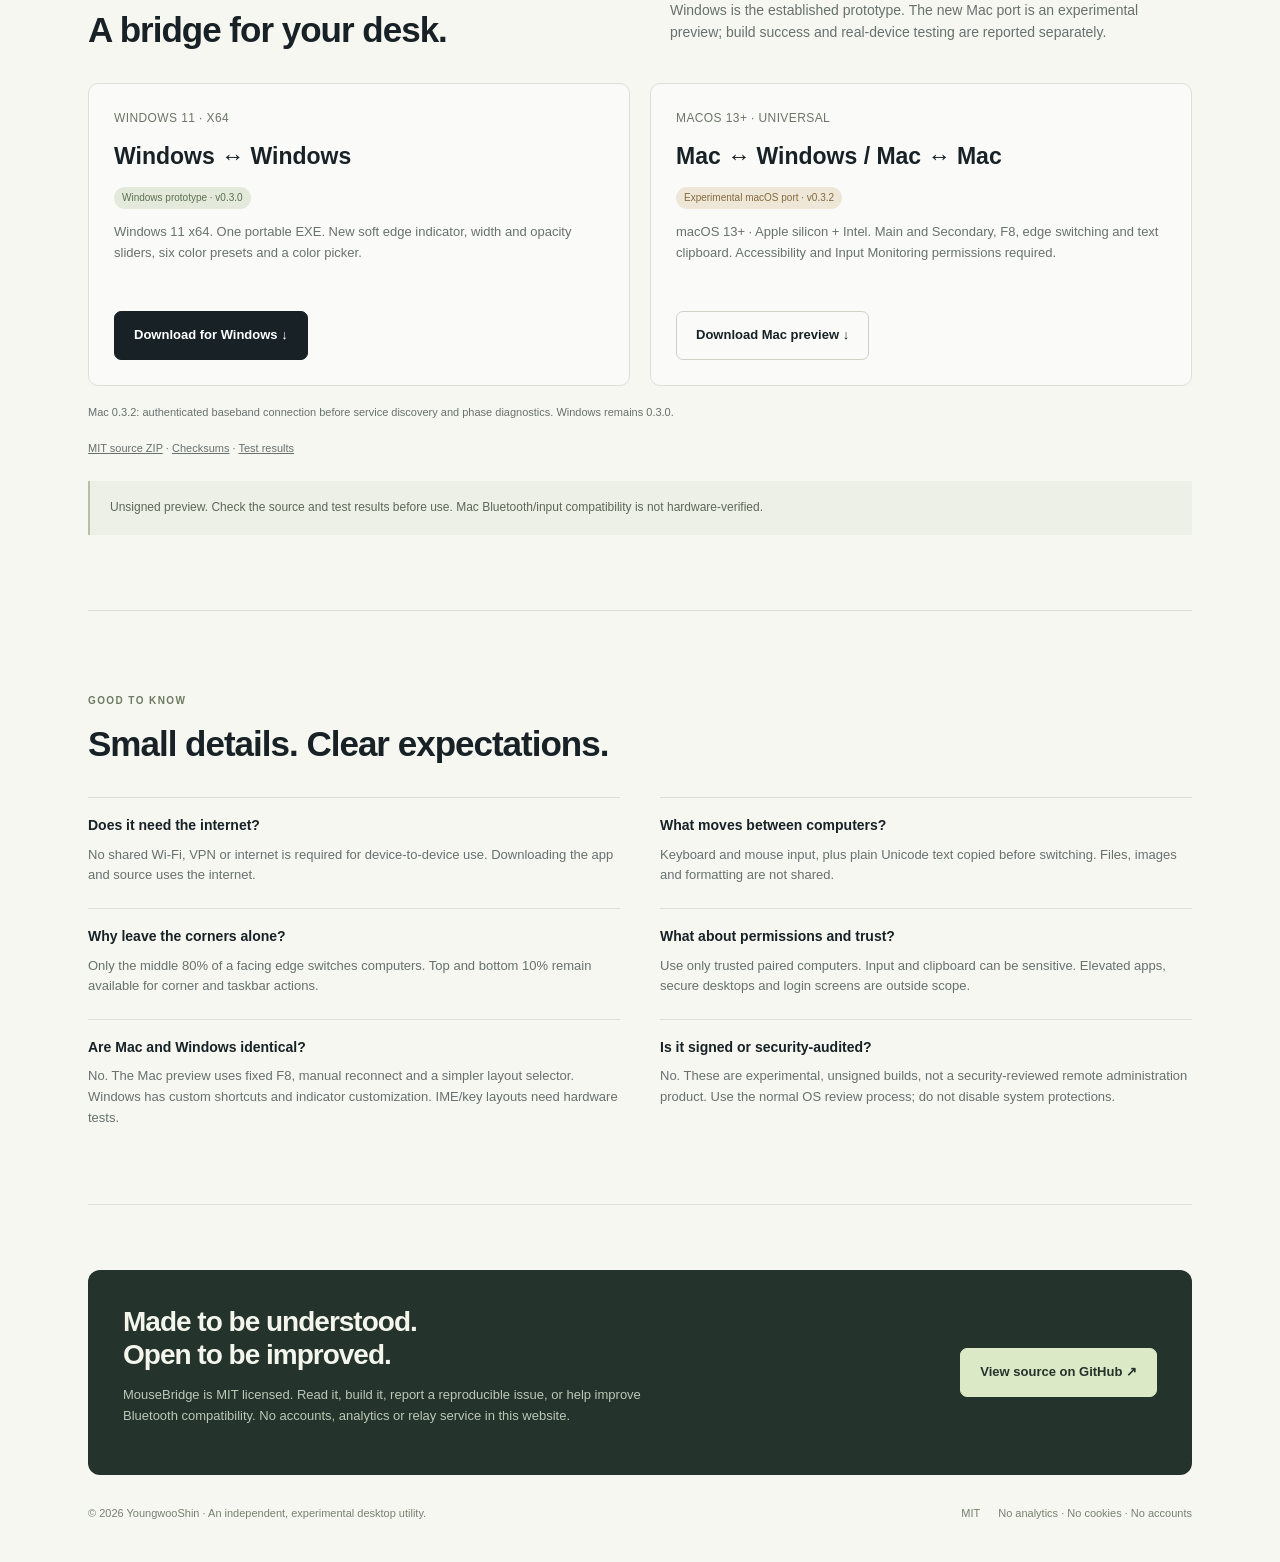
==== commit 8654769a: "Publish Mac0.3.2 baseband-first build and stage-by-stage diagnostic instructions" ====
--- a/docs/index.html
+++ b/docs/index.html
@@ -4,6 +4,6 @@
 <div class="desk"><div class="desk-top"><span>YOUR DESK, CONNECTED</span><span>01 — 02</span></div><div class="desk-scene"><div class="monitor secondary-screen"><div class="bezel"><div class="mini-top"><i></i><i></i><i></i></div><div class="mini-content"><b>Make room.</b><p>A second screen. Your next idea.</p><div class="mini-bars"></div></div><div class="edge"></div></div><div class="screen-label">Secondary <span>RECEIVE</span></div></div><span class="cross-arrow" aria-hidden="true">↔</span><div class="monitor"><div class="bezel"><div class="mini-top"><i></i><i></i><i></i></div><div class="mini-content"><b>Stay in flow.</b><p>Your keyboard. Your mouse.</p><div class="mini-bars"></div></div><div class="edge"></div></div><div class="screen-label">Main <span>SEND</span></div></div><span class="cursor" aria-hidden="true"></span></div><div class="desk-footer"><span>Illustrative demo · not a live connection</span><button class="demo-button" id="demo-cross" aria-pressed="false">Try crossing ↔</button></div><div class="tuning"><label>Width <input id="demo-width" type="range" min="8" max="70" value="30"><output id="width-value">30</output>px</label><label>Opacity <input id="demo-opacity" type="range" min="0" max="100" value="45"><output id="opacity-value">45</output>%</label><label>Color <input id="demo-color" type="color" value="#4b63ed"></label></div></div>
 <div class="spec-line"><span>Bluetooth Classic RFCOMM</span><span>Mouse + keyboard + plain text</span><span>Default shortcut: F8</span><span>MIT license</span></div></div>
 <section id="how"><div class="section-head"><div><span class="kicker">A SMALL BRIDGE. A SIMPLER DESK.</span><h2>Pair. Pick a role.<br>Move across.</h2></div><p>Keep the keyboard and mouse connected to Main. Secondary receives the input. Both apps stay open; no account or cloud relay is needed for the connection.</p></div><div class="steps"><article class="step"><span class="num">01</span><h3>Pair your computers</h3><p>Pair once in system Bluetooth settings. Start MouseBridge on both computers.</p></article><article class="step"><span class="num">02</span><h3>Choose Main and Secondary</h3><p>On Windows, drag the screen cards to match your desk, then save the arrangement.</p></article><article class="step"><span class="num">03</span><h3>Cross the edge, or press F8</h3><p>Use the middle 80% of the facing edge. Corners stay local. Copy, switch, then paste plain text.</p></article></div></section>
-<section id="downloads"><div class="section-head"><div><span class="kicker">CHOOSE YOUR PLATFORM</span><h2>A bridge for your desk.</h2></div><p>Windows is the established prototype. The new Mac port is an experimental preview; build success and real-device testing are reported separately.</p></div><div class="download-grid"><article class="download"><div class="os">WINDOWS 11 · X64</div><h3>Windows ↔ Windows</h3><span class="pill">Windows prototype · v0.3.0</span><p>Windows 11 x64. One portable EXE. New soft edge indicator, width and opacity sliders, six color presets and a color picker.</p><a class="button" href="downloads/MouseBridge-Portable-win-x64-v0.3.0.zip">Download for Windows ↓</a></article><article class="download"><div class="os">MACOS 13+ · UNIVERSAL</div><h3>Mac ↔ Windows / Mac ↔ Mac</h3><span class="pill experimental">Experimental macOS port · v0.3.1</span><p>macOS 13+ · Apple silicon + Intel. Main and Secondary, F8, edge switching and text clipboard. Accessibility and Input Monitoring permissions required.</p><a class="button secondary mac-download" href="downloads/MouseBridge-macOS-universal-v0.3.1.zip">Download Mac preview ↓</a></article></div><p id="download-status" role="status" aria-live="polite" class="details"></p><p class="details">Mac 0.3.1: bounded service discovery and connection diagnostics. Windows remains 0.3.0.</p><div class="details"><a href="downloads/MouseBridge-source-v0.3.1.zip">MIT source ZIP</a> · <a href="downloads/SHA256SUMS.txt">Checksums</a> · <a href="downloads/TEST-RESULTS.md">Test results</a></div><div class="status-note">Unsigned preview. Check the source and test results before use. Mac Bluetooth/input compatibility is not hardware-verified.</div></section>
+<section id="downloads"><div class="section-head"><div><span class="kicker">CHOOSE YOUR PLATFORM</span><h2>A bridge for your desk.</h2></div><p>Windows is the established prototype. The new Mac port is an experimental preview; build success and real-device testing are reported separately.</p></div><div class="download-grid"><article class="download"><div class="os">WINDOWS 11 · X64</div><h3>Windows ↔ Windows</h3><span class="pill">Windows prototype · v0.3.0</span><p>Windows 11 x64. One portable EXE. New soft edge indicator, width and opacity sliders, six color presets and a color picker.</p><a class="button" href="downloads/MouseBridge-Portable-win-x64-v0.3.0.zip">Download for Windows ↓</a></article><article class="download"><div class="os">MACOS 13+ · UNIVERSAL</div><h3>Mac ↔ Windows / Mac ↔ Mac</h3><span class="pill experimental">Experimental macOS port · v0.3.2</span><p>macOS 13+ · Apple silicon + Intel. Main and Secondary, F8, edge switching and text clipboard. Accessibility and Input Monitoring permissions required.</p><a class="button secondary mac-download" href="downloads/MouseBridge-macOS-universal-v0.3.2.zip">Download Mac preview ↓</a></article></div><p id="download-status" role="status" aria-live="polite" class="details"></p><p class="details">Mac 0.3.2: authenticated baseband connection before service discovery and phase diagnostics. Windows remains 0.3.0.</p><div class="details"><a href="downloads/MouseBridge-source-v0.3.2.zip">MIT source ZIP</a> · <a href="downloads/SHA256SUMS.txt">Checksums</a> · <a href="downloads/TEST-RESULTS.md">Test results</a></div><div class="status-note">Unsigned preview. Check the source and test results before use. Mac Bluetooth/input compatibility is not hardware-verified.</div></section>
 <section><div class="section-head"><div><span class="kicker">GOOD TO KNOW</span><h2>Small details. Clear expectations.</h2></div></div><div class="faq"><article><h3>Does it need the internet?</h3><p>No shared Wi-Fi, VPN or internet is required for device-to-device use. Downloading the app and source uses the internet.</p></article><article><h3>What moves between computers?</h3><p>Keyboard and mouse input, plus plain Unicode text copied before switching. Files, images and formatting are not shared.</p></article><article><h3>Why leave the corners alone?</h3><p>Only the middle 80% of a facing edge switches computers. Top and bottom 10% remain available for corner and taskbar actions.</p></article><article><h3>What about permissions and trust?</h3><p>Use only trusted paired computers. Input and clipboard can be sensitive. Elevated apps, secure desktops and login screens are outside scope.</p></article><article><h3>Are Mac and Windows identical?</h3><p>No. The Mac preview uses fixed F8, manual reconnect and a simpler layout selector. Windows has custom shortcuts and indicator customization. IME/key layouts need hardware tests.</p></article><article><h3>Is it signed or security-audited?</h3><p>No. These are experimental, unsigned builds, not a security-reviewed remote administration product. Use the normal OS review process; do not disable system protections.</p></article></div></section>
 <div class="open-source" id="opensource"><div><h2>Made to be understood.<br>Open to be improved.</h2><p>MouseBridge is MIT licensed. Read it, build it, report a reproducible issue, or help improve Bluetooth compatibility. No accounts, analytics or relay service in this website.</p></div><a class="button github-link" href="https://github.com/YoungwooShin/mousebridge">View source on GitHub ↗</a></div></main><footer><span>© 2026 YoungwooShin · An independent, experimental desktop utility.</span><div class="footlinks"><a href="LICENSE.txt">MIT</a><span>No analytics · No cookies · No accounts</span></div></footer><script src="app.js" defer></script></body></html>
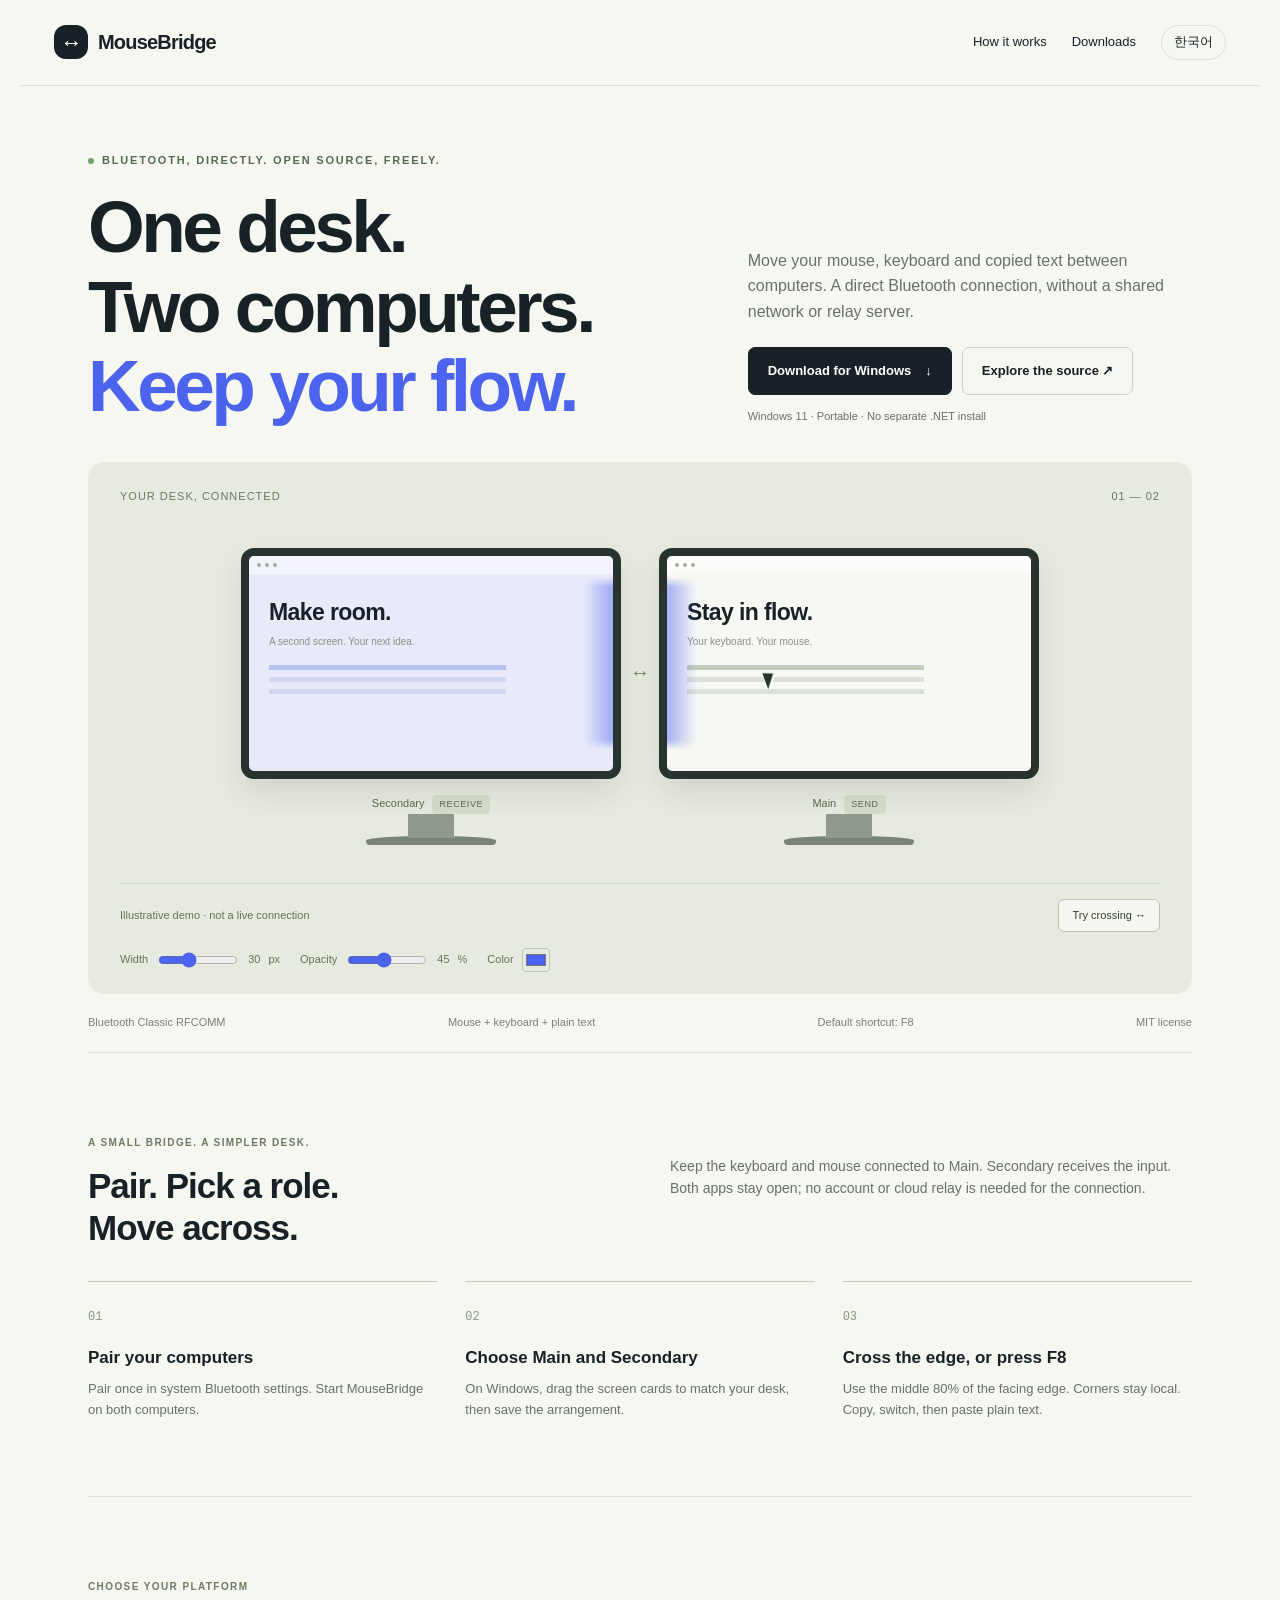
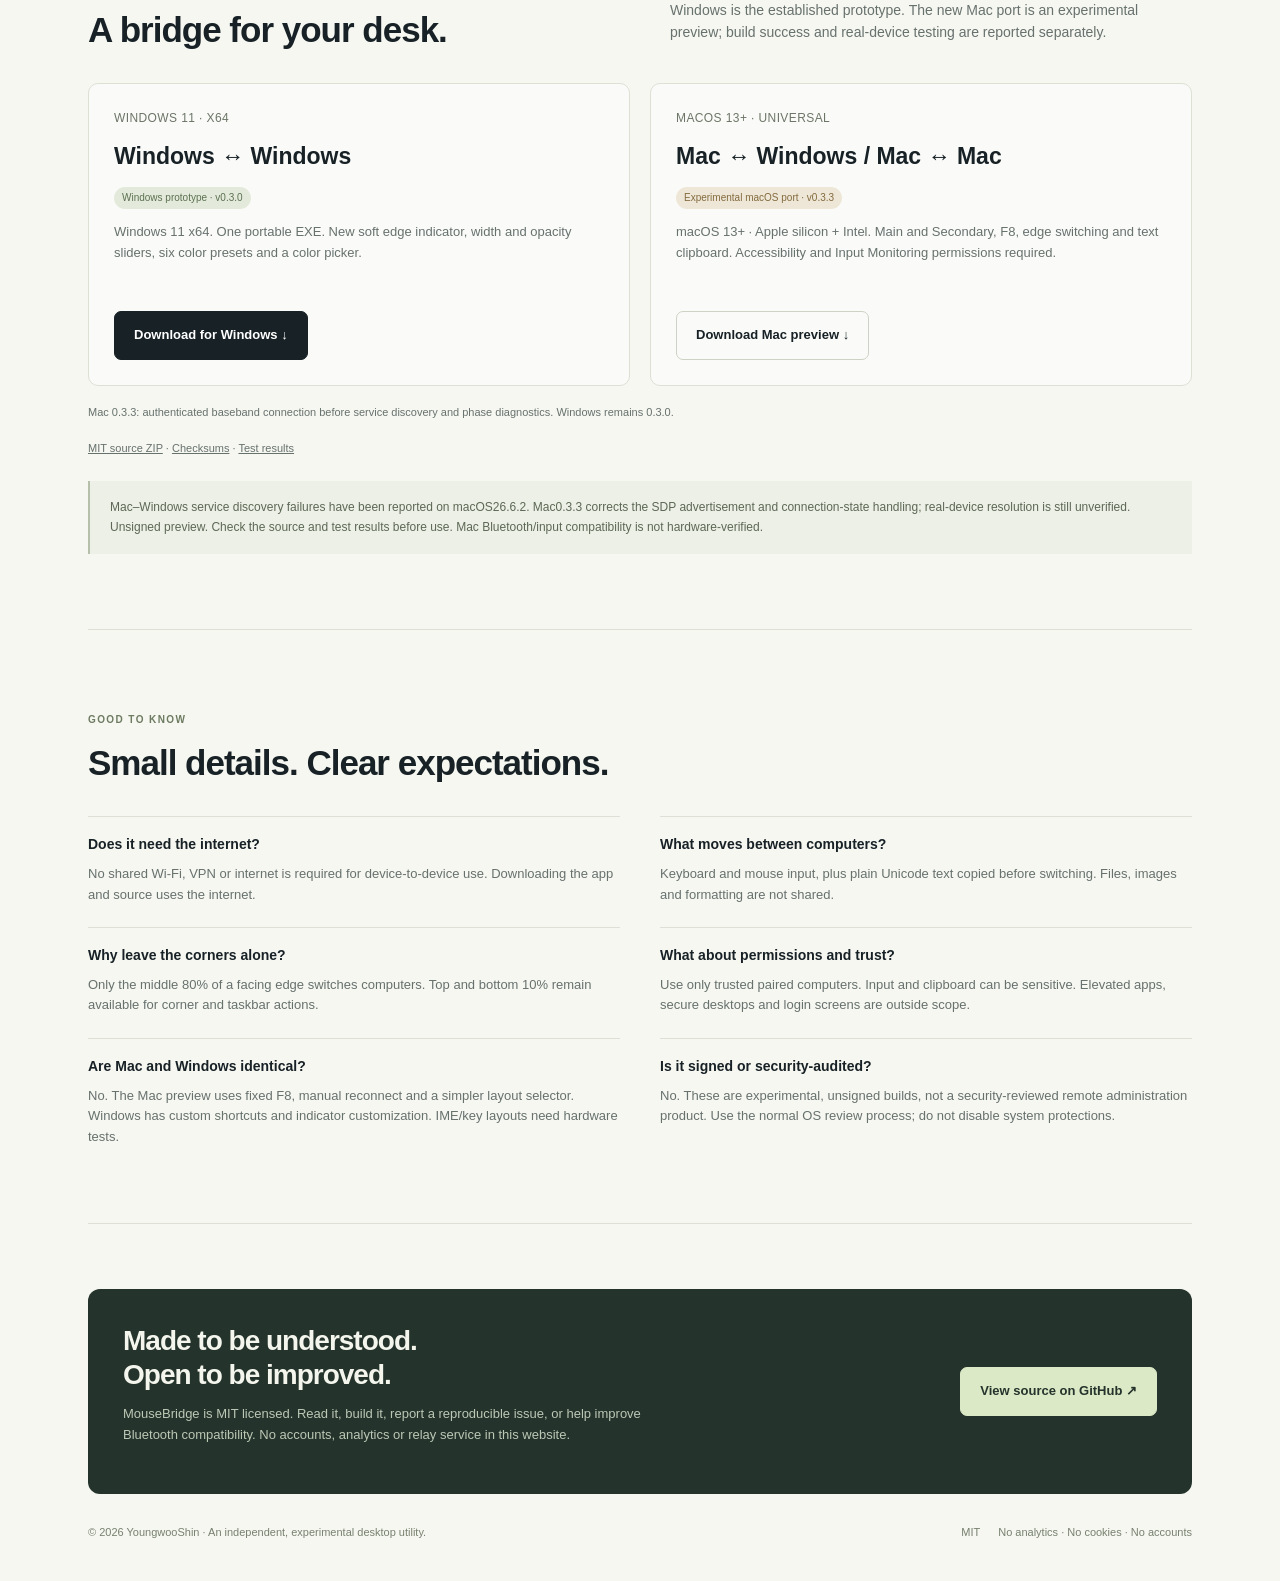
==== commit 9957af25: "Publish Mac0.3.3 SDP correction and fresh-peer interoperability test instructions" ====
--- a/docs/index.html
+++ b/docs/index.html
@@ -4,6 +4,6 @@
 <div class="desk"><div class="desk-top"><span>YOUR DESK, CONNECTED</span><span>01 — 02</span></div><div class="desk-scene"><div class="monitor secondary-screen"><div class="bezel"><div class="mini-top"><i></i><i></i><i></i></div><div class="mini-content"><b>Make room.</b><p>A second screen. Your next idea.</p><div class="mini-bars"></div></div><div class="edge"></div></div><div class="screen-label">Secondary <span>RECEIVE</span></div></div><span class="cross-arrow" aria-hidden="true">↔</span><div class="monitor"><div class="bezel"><div class="mini-top"><i></i><i></i><i></i></div><div class="mini-content"><b>Stay in flow.</b><p>Your keyboard. Your mouse.</p><div class="mini-bars"></div></div><div class="edge"></div></div><div class="screen-label">Main <span>SEND</span></div></div><span class="cursor" aria-hidden="true"></span></div><div class="desk-footer"><span>Illustrative demo · not a live connection</span><button class="demo-button" id="demo-cross" aria-pressed="false">Try crossing ↔</button></div><div class="tuning"><label>Width <input id="demo-width" type="range" min="8" max="70" value="30"><output id="width-value">30</output>px</label><label>Opacity <input id="demo-opacity" type="range" min="0" max="100" value="45"><output id="opacity-value">45</output>%</label><label>Color <input id="demo-color" type="color" value="#4b63ed"></label></div></div>
 <div class="spec-line"><span>Bluetooth Classic RFCOMM</span><span>Mouse + keyboard + plain text</span><span>Default shortcut: F8</span><span>MIT license</span></div></div>
 <section id="how"><div class="section-head"><div><span class="kicker">A SMALL BRIDGE. A SIMPLER DESK.</span><h2>Pair. Pick a role.<br>Move across.</h2></div><p>Keep the keyboard and mouse connected to Main. Secondary receives the input. Both apps stay open; no account or cloud relay is needed for the connection.</p></div><div class="steps"><article class="step"><span class="num">01</span><h3>Pair your computers</h3><p>Pair once in system Bluetooth settings. Start MouseBridge on both computers.</p></article><article class="step"><span class="num">02</span><h3>Choose Main and Secondary</h3><p>On Windows, drag the screen cards to match your desk, then save the arrangement.</p></article><article class="step"><span class="num">03</span><h3>Cross the edge, or press F8</h3><p>Use the middle 80% of the facing edge. Corners stay local. Copy, switch, then paste plain text.</p></article></div></section>
-<section id="downloads"><div class="section-head"><div><span class="kicker">CHOOSE YOUR PLATFORM</span><h2>A bridge for your desk.</h2></div><p>Windows is the established prototype. The new Mac port is an experimental preview; build success and real-device testing are reported separately.</p></div><div class="download-grid"><article class="download"><div class="os">WINDOWS 11 · X64</div><h3>Windows ↔ Windows</h3><span class="pill">Windows prototype · v0.3.0</span><p>Windows 11 x64. One portable EXE. New soft edge indicator, width and opacity sliders, six color presets and a color picker.</p><a class="button" href="downloads/MouseBridge-Portable-win-x64-v0.3.0.zip">Download for Windows ↓</a></article><article class="download"><div class="os">MACOS 13+ · UNIVERSAL</div><h3>Mac ↔ Windows / Mac ↔ Mac</h3><span class="pill experimental">Experimental macOS port · v0.3.2</span><p>macOS 13+ · Apple silicon + Intel. Main and Secondary, F8, edge switching and text clipboard. Accessibility and Input Monitoring permissions required.</p><a class="button secondary mac-download" href="downloads/MouseBridge-macOS-universal-v0.3.2.zip">Download Mac preview ↓</a></article></div><p id="download-status" role="status" aria-live="polite" class="details"></p><p class="details">Mac 0.3.2: authenticated baseband connection before service discovery and phase diagnostics. Windows remains 0.3.0.</p><div class="details"><a href="downloads/MouseBridge-source-v0.3.2.zip">MIT source ZIP</a> · <a href="downloads/SHA256SUMS.txt">Checksums</a> · <a href="downloads/TEST-RESULTS.md">Test results</a></div><div class="status-note">Unsigned preview. Check the source and test results before use. Mac Bluetooth/input compatibility is not hardware-verified.</div></section>
+<section id="downloads"><div class="section-head"><div><span class="kicker">CHOOSE YOUR PLATFORM</span><h2>A bridge for your desk.</h2></div><p>Windows is the established prototype. The new Mac port is an experimental preview; build success and real-device testing are reported separately.</p></div><div class="download-grid"><article class="download"><div class="os">WINDOWS 11 · X64</div><h3>Windows ↔ Windows</h3><span class="pill">Windows prototype · v0.3.0</span><p>Windows 11 x64. One portable EXE. New soft edge indicator, width and opacity sliders, six color presets and a color picker.</p><a class="button" href="downloads/MouseBridge-Portable-win-x64-v0.3.0.zip">Download for Windows ↓</a></article><article class="download"><div class="os">MACOS 13+ · UNIVERSAL</div><h3>Mac ↔ Windows / Mac ↔ Mac</h3><span class="pill experimental">Experimental macOS port · v0.3.3</span><p>macOS 13+ · Apple silicon + Intel. Main and Secondary, F8, edge switching and text clipboard. Accessibility and Input Monitoring permissions required.</p><a class="button secondary mac-download" href="downloads/MouseBridge-macOS-universal-v0.3.3.zip">Download Mac preview ↓</a></article></div><p id="download-status" role="status" aria-live="polite" class="details"></p><p class="details">Mac 0.3.3: authenticated baseband connection before service discovery and phase diagnostics. Windows remains 0.3.0.</p><div class="details"><a href="downloads/MouseBridge-source-v0.3.3.zip">MIT source ZIP</a> · <a href="downloads/SHA256SUMS.txt">Checksums</a> · <a href="downloads/TEST-RESULTS.md">Test results</a></div><div class="status-note">Mac–Windows service discovery failures have been reported on macOS26.6.2. Mac0.3.3 corrects the SDP advertisement and connection-state handling; real-device resolution is still unverified.<br>Unsigned preview. Check the source and test results before use. Mac Bluetooth/input compatibility is not hardware-verified.</div></section>
 <section><div class="section-head"><div><span class="kicker">GOOD TO KNOW</span><h2>Small details. Clear expectations.</h2></div></div><div class="faq"><article><h3>Does it need the internet?</h3><p>No shared Wi-Fi, VPN or internet is required for device-to-device use. Downloading the app and source uses the internet.</p></article><article><h3>What moves between computers?</h3><p>Keyboard and mouse input, plus plain Unicode text copied before switching. Files, images and formatting are not shared.</p></article><article><h3>Why leave the corners alone?</h3><p>Only the middle 80% of a facing edge switches computers. Top and bottom 10% remain available for corner and taskbar actions.</p></article><article><h3>What about permissions and trust?</h3><p>Use only trusted paired computers. Input and clipboard can be sensitive. Elevated apps, secure desktops and login screens are outside scope.</p></article><article><h3>Are Mac and Windows identical?</h3><p>No. The Mac preview uses fixed F8, manual reconnect and a simpler layout selector. Windows has custom shortcuts and indicator customization. IME/key layouts need hardware tests.</p></article><article><h3>Is it signed or security-audited?</h3><p>No. These are experimental, unsigned builds, not a security-reviewed remote administration product. Use the normal OS review process; do not disable system protections.</p></article></div></section>
 <div class="open-source" id="opensource"><div><h2>Made to be understood.<br>Open to be improved.</h2><p>MouseBridge is MIT licensed. Read it, build it, report a reproducible issue, or help improve Bluetooth compatibility. No accounts, analytics or relay service in this website.</p></div><a class="button github-link" href="https://github.com/YoungwooShin/mousebridge">View source on GitHub ↗</a></div></main><footer><span>© 2026 YoungwooShin · An independent, experimental desktop utility.</span><div class="footlinks"><a href="LICENSE.txt">MIT</a><span>No analytics · No cookies · No accounts</span></div></footer><script src="app.js" defer></script></body></html>
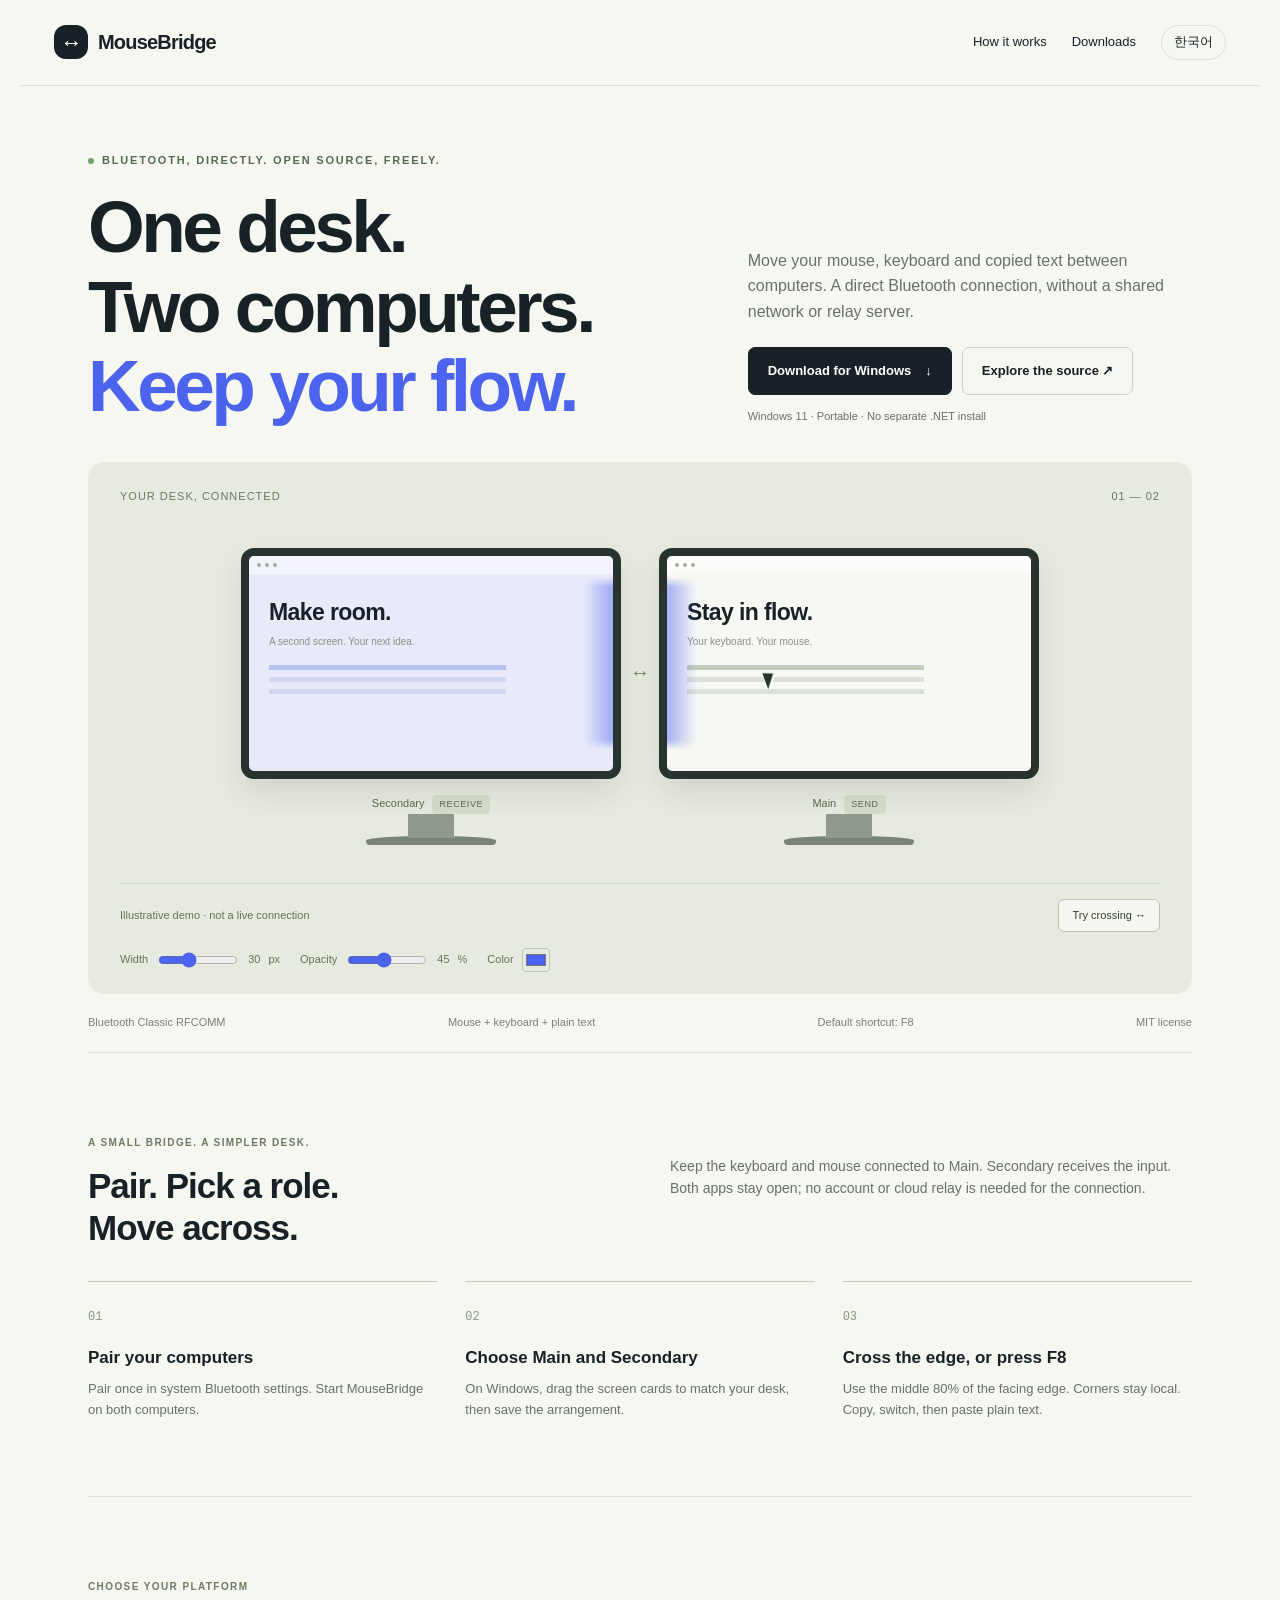
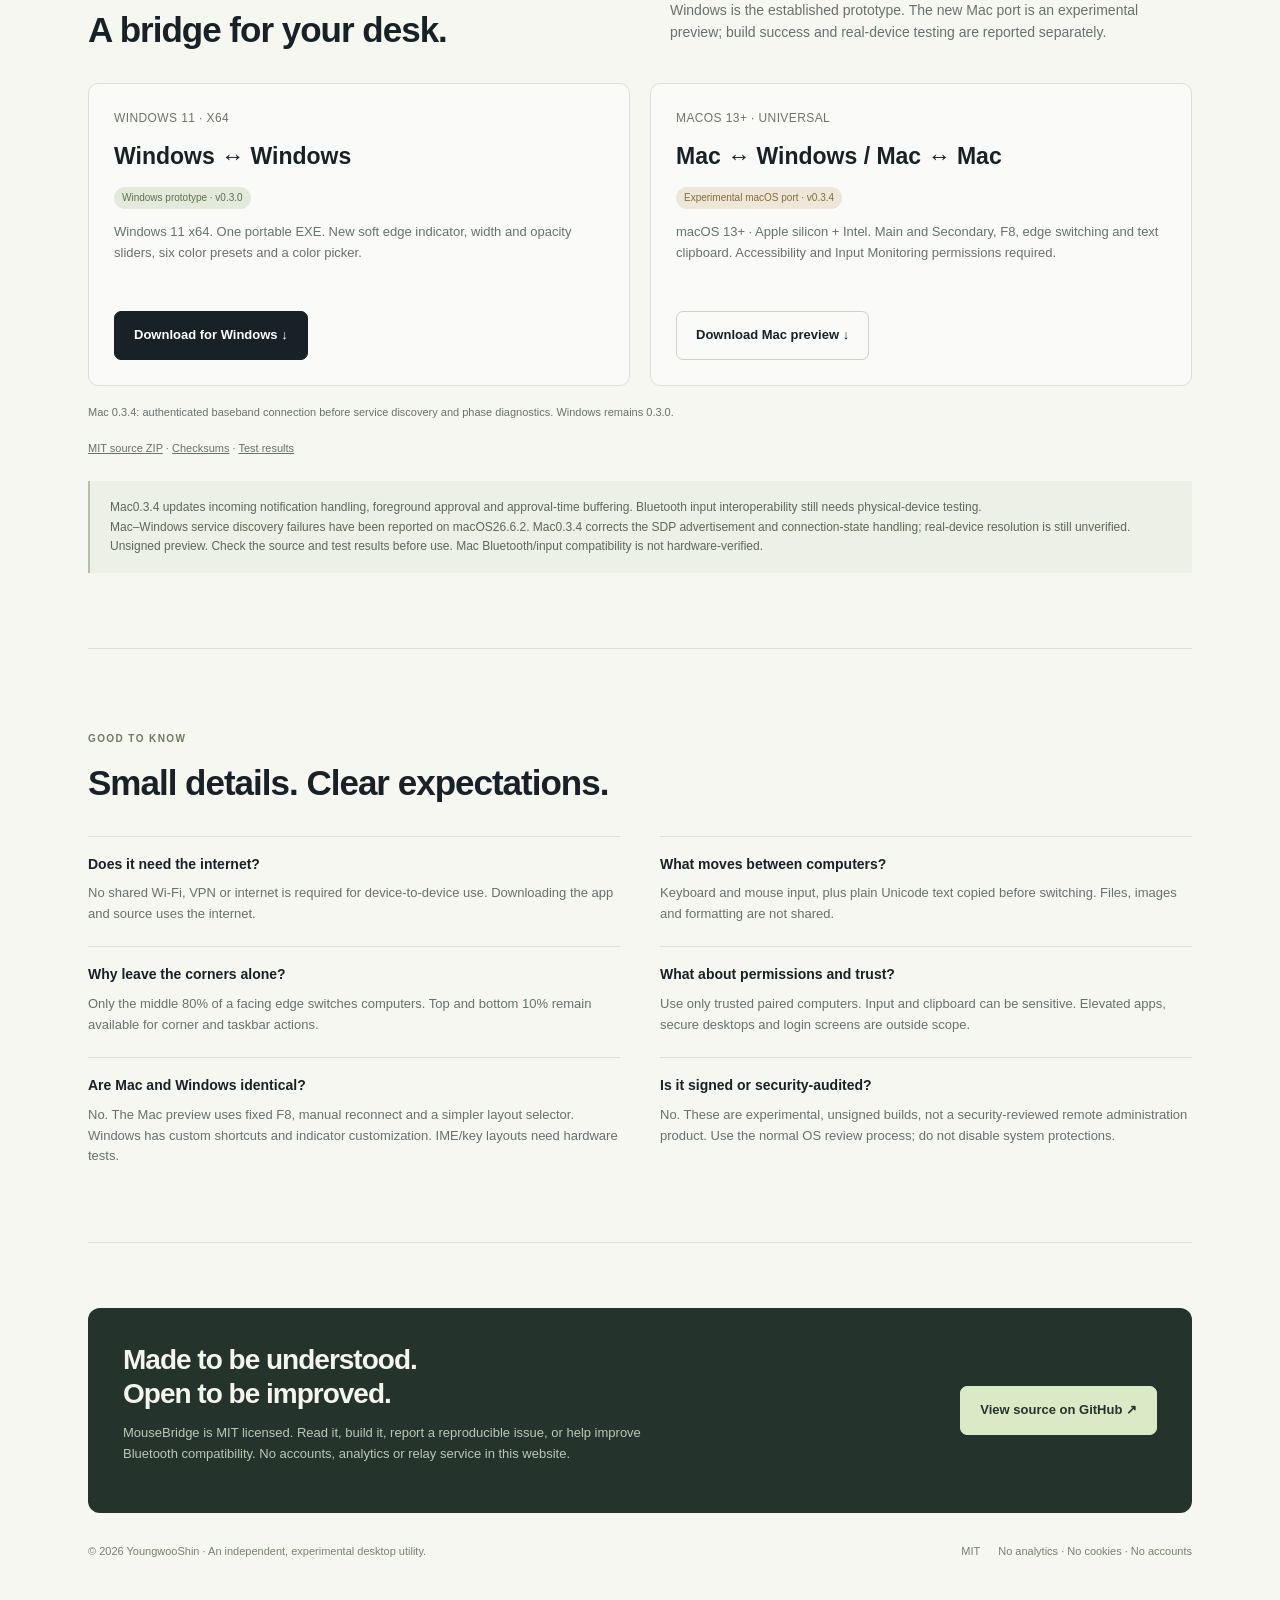
==== commit 657f0ff2: "Publish verified Mac0.3.4 incoming-notification and approval-handoff update" ====
--- a/docs/index.html
+++ b/docs/index.html
@@ -4,6 +4,6 @@
 <div class="desk"><div class="desk-top"><span>YOUR DESK, CONNECTED</span><span>01 — 02</span></div><div class="desk-scene"><div class="monitor secondary-screen"><div class="bezel"><div class="mini-top"><i></i><i></i><i></i></div><div class="mini-content"><b>Make room.</b><p>A second screen. Your next idea.</p><div class="mini-bars"></div></div><div class="edge"></div></div><div class="screen-label">Secondary <span>RECEIVE</span></div></div><span class="cross-arrow" aria-hidden="true">↔</span><div class="monitor"><div class="bezel"><div class="mini-top"><i></i><i></i><i></i></div><div class="mini-content"><b>Stay in flow.</b><p>Your keyboard. Your mouse.</p><div class="mini-bars"></div></div><div class="edge"></div></div><div class="screen-label">Main <span>SEND</span></div></div><span class="cursor" aria-hidden="true"></span></div><div class="desk-footer"><span>Illustrative demo · not a live connection</span><button class="demo-button" id="demo-cross" aria-pressed="false">Try crossing ↔</button></div><div class="tuning"><label>Width <input id="demo-width" type="range" min="8" max="70" value="30"><output id="width-value">30</output>px</label><label>Opacity <input id="demo-opacity" type="range" min="0" max="100" value="45"><output id="opacity-value">45</output>%</label><label>Color <input id="demo-color" type="color" value="#4b63ed"></label></div></div>
 <div class="spec-line"><span>Bluetooth Classic RFCOMM</span><span>Mouse + keyboard + plain text</span><span>Default shortcut: F8</span><span>MIT license</span></div></div>
 <section id="how"><div class="section-head"><div><span class="kicker">A SMALL BRIDGE. A SIMPLER DESK.</span><h2>Pair. Pick a role.<br>Move across.</h2></div><p>Keep the keyboard and mouse connected to Main. Secondary receives the input. Both apps stay open; no account or cloud relay is needed for the connection.</p></div><div class="steps"><article class="step"><span class="num">01</span><h3>Pair your computers</h3><p>Pair once in system Bluetooth settings. Start MouseBridge on both computers.</p></article><article class="step"><span class="num">02</span><h3>Choose Main and Secondary</h3><p>On Windows, drag the screen cards to match your desk, then save the arrangement.</p></article><article class="step"><span class="num">03</span><h3>Cross the edge, or press F8</h3><p>Use the middle 80% of the facing edge. Corners stay local. Copy, switch, then paste plain text.</p></article></div></section>
-<section id="downloads"><div class="section-head"><div><span class="kicker">CHOOSE YOUR PLATFORM</span><h2>A bridge for your desk.</h2></div><p>Windows is the established prototype. The new Mac port is an experimental preview; build success and real-device testing are reported separately.</p></div><div class="download-grid"><article class="download"><div class="os">WINDOWS 11 · X64</div><h3>Windows ↔ Windows</h3><span class="pill">Windows prototype · v0.3.0</span><p>Windows 11 x64. One portable EXE. New soft edge indicator, width and opacity sliders, six color presets and a color picker.</p><a class="button" href="downloads/MouseBridge-Portable-win-x64-v0.3.0.zip">Download for Windows ↓</a></article><article class="download"><div class="os">MACOS 13+ · UNIVERSAL</div><h3>Mac ↔ Windows / Mac ↔ Mac</h3><span class="pill experimental">Experimental macOS port · v0.3.3</span><p>macOS 13+ · Apple silicon + Intel. Main and Secondary, F8, edge switching and text clipboard. Accessibility and Input Monitoring permissions required.</p><a class="button secondary mac-download" href="downloads/MouseBridge-macOS-universal-v0.3.3.zip">Download Mac preview ↓</a></article></div><p id="download-status" role="status" aria-live="polite" class="details"></p><p class="details">Mac 0.3.3: authenticated baseband connection before service discovery and phase diagnostics. Windows remains 0.3.0.</p><div class="details"><a href="downloads/MouseBridge-source-v0.3.3.zip">MIT source ZIP</a> · <a href="downloads/SHA256SUMS.txt">Checksums</a> · <a href="downloads/TEST-RESULTS.md">Test results</a></div><div class="status-note">Mac–Windows service discovery failures have been reported on macOS26.6.2. Mac0.3.3 corrects the SDP advertisement and connection-state handling; real-device resolution is still unverified.<br>Unsigned preview. Check the source and test results before use. Mac Bluetooth/input compatibility is not hardware-verified.</div></section>
+<section id="downloads"><div class="section-head"><div><span class="kicker">CHOOSE YOUR PLATFORM</span><h2>A bridge for your desk.</h2></div><p>Windows is the established prototype. The new Mac port is an experimental preview; build success and real-device testing are reported separately.</p></div><div class="download-grid"><article class="download"><div class="os">WINDOWS 11 · X64</div><h3>Windows ↔ Windows</h3><span class="pill">Windows prototype · v0.3.0</span><p>Windows 11 x64. One portable EXE. New soft edge indicator, width and opacity sliders, six color presets and a color picker.</p><a class="button" href="downloads/MouseBridge-Portable-win-x64-v0.3.0.zip">Download for Windows ↓</a></article><article class="download"><div class="os">MACOS 13+ · UNIVERSAL</div><h3>Mac ↔ Windows / Mac ↔ Mac</h3><span class="pill experimental">Experimental macOS port · v0.3.4</span><p>macOS 13+ · Apple silicon + Intel. Main and Secondary, F8, edge switching and text clipboard. Accessibility and Input Monitoring permissions required.</p><a class="button secondary mac-download" href="downloads/MouseBridge-macOS-universal-v0.3.4.zip">Download Mac preview ↓</a></article></div><p id="download-status" role="status" aria-live="polite" class="details"></p><p class="details">Mac 0.3.4: authenticated baseband connection before service discovery and phase diagnostics. Windows remains 0.3.0.</p><div class="details"><a href="downloads/MouseBridge-source-v0.3.4.zip">MIT source ZIP</a> · <a href="downloads/SHA256SUMS.txt">Checksums</a> · <a href="downloads/TEST-RESULTS.md">Test results</a></div><div class="status-note">Mac0.3.4 updates incoming notification handling, foreground approval and approval-time buffering. Bluetooth input interoperability still needs physical-device testing.<br>Mac–Windows service discovery failures have been reported on macOS26.6.2. Mac0.3.4 corrects the SDP advertisement and connection-state handling; real-device resolution is still unverified.<br>Unsigned preview. Check the source and test results before use. Mac Bluetooth/input compatibility is not hardware-verified.</div></section>
 <section><div class="section-head"><div><span class="kicker">GOOD TO KNOW</span><h2>Small details. Clear expectations.</h2></div></div><div class="faq"><article><h3>Does it need the internet?</h3><p>No shared Wi-Fi, VPN or internet is required for device-to-device use. Downloading the app and source uses the internet.</p></article><article><h3>What moves between computers?</h3><p>Keyboard and mouse input, plus plain Unicode text copied before switching. Files, images and formatting are not shared.</p></article><article><h3>Why leave the corners alone?</h3><p>Only the middle 80% of a facing edge switches computers. Top and bottom 10% remain available for corner and taskbar actions.</p></article><article><h3>What about permissions and trust?</h3><p>Use only trusted paired computers. Input and clipboard can be sensitive. Elevated apps, secure desktops and login screens are outside scope.</p></article><article><h3>Are Mac and Windows identical?</h3><p>No. The Mac preview uses fixed F8, manual reconnect and a simpler layout selector. Windows has custom shortcuts and indicator customization. IME/key layouts need hardware tests.</p></article><article><h3>Is it signed or security-audited?</h3><p>No. These are experimental, unsigned builds, not a security-reviewed remote administration product. Use the normal OS review process; do not disable system protections.</p></article></div></section>
 <div class="open-source" id="opensource"><div><h2>Made to be understood.<br>Open to be improved.</h2><p>MouseBridge is MIT licensed. Read it, build it, report a reproducible issue, or help improve Bluetooth compatibility. No accounts, analytics or relay service in this website.</p></div><a class="button github-link" href="https://github.com/YoungwooShin/mousebridge">View source on GitHub ↗</a></div></main><footer><span>© 2026 YoungwooShin · An independent, experimental desktop utility.</span><div class="footlinks"><a href="LICENSE.txt">MIT</a><span>No analytics · No cookies · No accounts</span></div></footer><script src="app.js" defer></script></body></html>
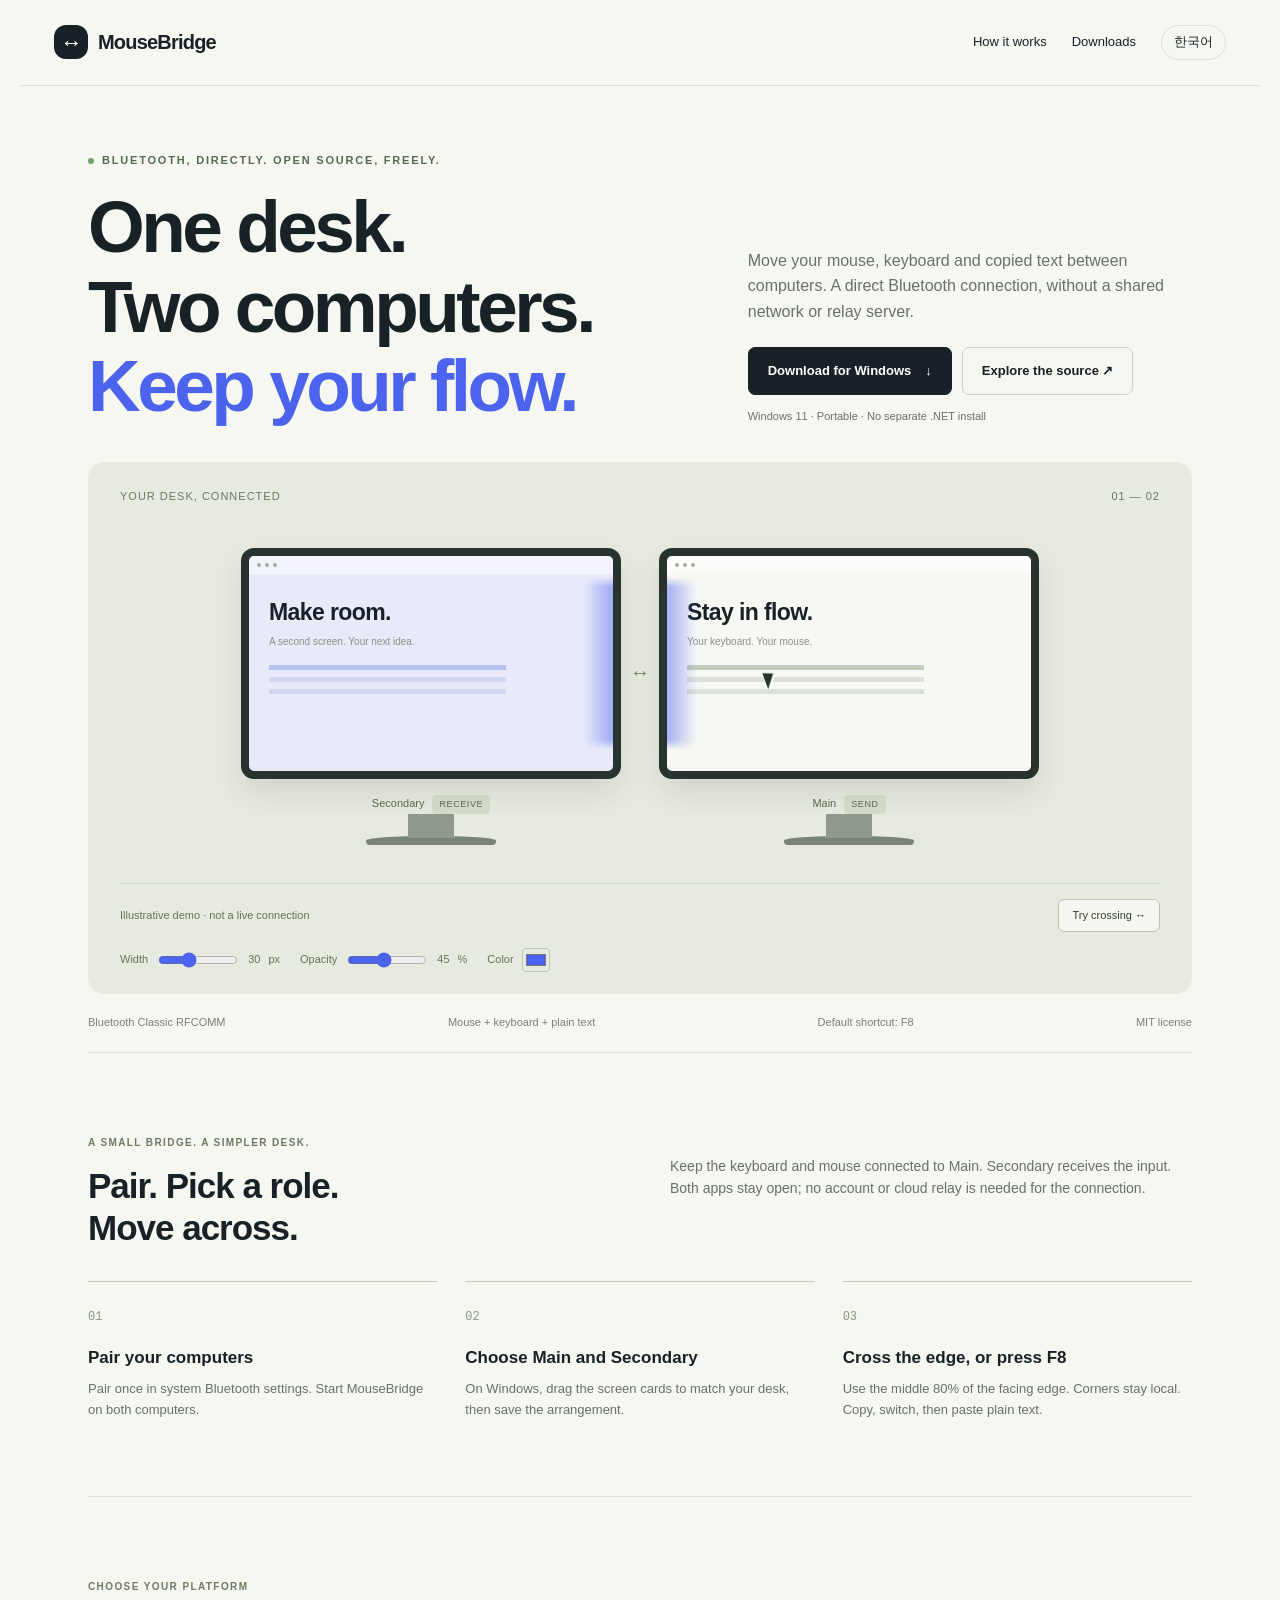
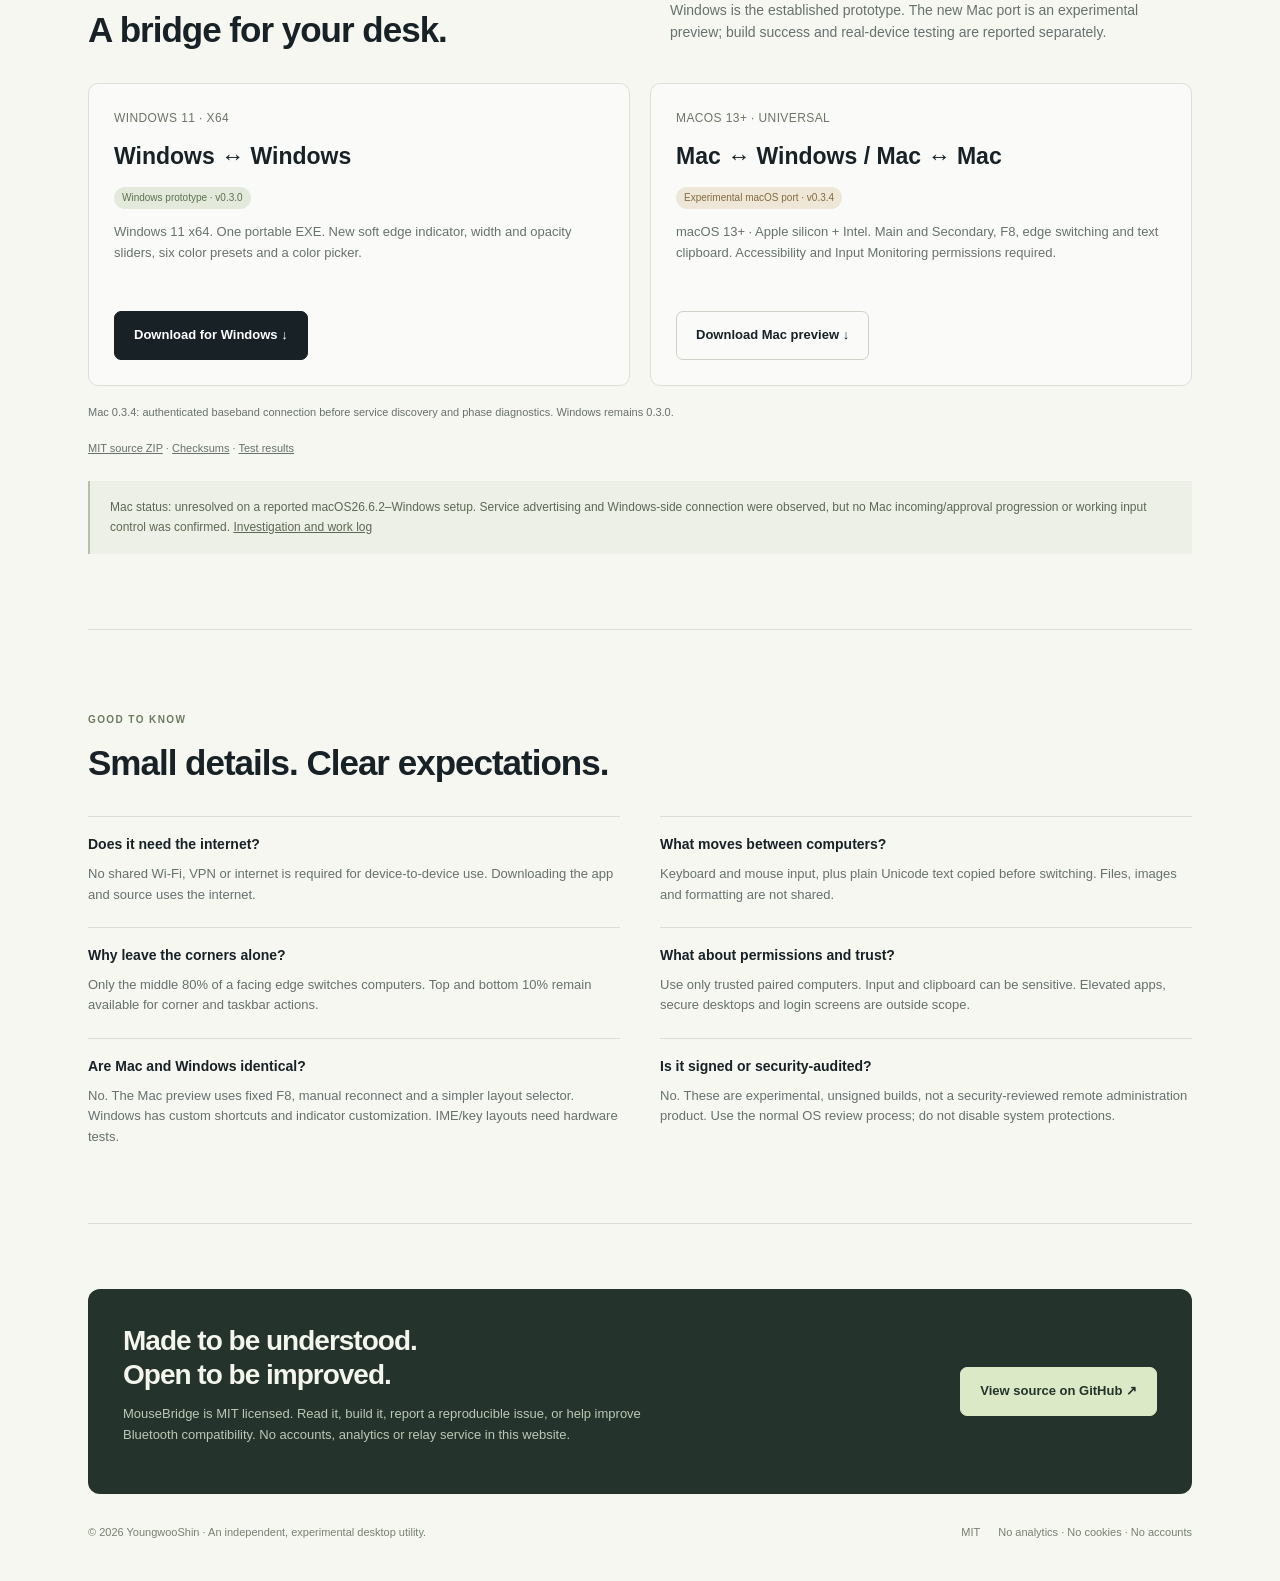
==== commit b9adf1dc: "Document unresolved Mac receive path, investigation findings and verification limits" ====
--- a/docs/index.html
+++ b/docs/index.html
@@ -4,6 +4,6 @@
 <div class="desk"><div class="desk-top"><span>YOUR DESK, CONNECTED</span><span>01 — 02</span></div><div class="desk-scene"><div class="monitor secondary-screen"><div class="bezel"><div class="mini-top"><i></i><i></i><i></i></div><div class="mini-content"><b>Make room.</b><p>A second screen. Your next idea.</p><div class="mini-bars"></div></div><div class="edge"></div></div><div class="screen-label">Secondary <span>RECEIVE</span></div></div><span class="cross-arrow" aria-hidden="true">↔</span><div class="monitor"><div class="bezel"><div class="mini-top"><i></i><i></i><i></i></div><div class="mini-content"><b>Stay in flow.</b><p>Your keyboard. Your mouse.</p><div class="mini-bars"></div></div><div class="edge"></div></div><div class="screen-label">Main <span>SEND</span></div></div><span class="cursor" aria-hidden="true"></span></div><div class="desk-footer"><span>Illustrative demo · not a live connection</span><button class="demo-button" id="demo-cross" aria-pressed="false">Try crossing ↔</button></div><div class="tuning"><label>Width <input id="demo-width" type="range" min="8" max="70" value="30"><output id="width-value">30</output>px</label><label>Opacity <input id="demo-opacity" type="range" min="0" max="100" value="45"><output id="opacity-value">45</output>%</label><label>Color <input id="demo-color" type="color" value="#4b63ed"></label></div></div>
 <div class="spec-line"><span>Bluetooth Classic RFCOMM</span><span>Mouse + keyboard + plain text</span><span>Default shortcut: F8</span><span>MIT license</span></div></div>
 <section id="how"><div class="section-head"><div><span class="kicker">A SMALL BRIDGE. A SIMPLER DESK.</span><h2>Pair. Pick a role.<br>Move across.</h2></div><p>Keep the keyboard and mouse connected to Main. Secondary receives the input. Both apps stay open; no account or cloud relay is needed for the connection.</p></div><div class="steps"><article class="step"><span class="num">01</span><h3>Pair your computers</h3><p>Pair once in system Bluetooth settings. Start MouseBridge on both computers.</p></article><article class="step"><span class="num">02</span><h3>Choose Main and Secondary</h3><p>On Windows, drag the screen cards to match your desk, then save the arrangement.</p></article><article class="step"><span class="num">03</span><h3>Cross the edge, or press F8</h3><p>Use the middle 80% of the facing edge. Corners stay local. Copy, switch, then paste plain text.</p></article></div></section>
-<section id="downloads"><div class="section-head"><div><span class="kicker">CHOOSE YOUR PLATFORM</span><h2>A bridge for your desk.</h2></div><p>Windows is the established prototype. The new Mac port is an experimental preview; build success and real-device testing are reported separately.</p></div><div class="download-grid"><article class="download"><div class="os">WINDOWS 11 · X64</div><h3>Windows ↔ Windows</h3><span class="pill">Windows prototype · v0.3.0</span><p>Windows 11 x64. One portable EXE. New soft edge indicator, width and opacity sliders, six color presets and a color picker.</p><a class="button" href="downloads/MouseBridge-Portable-win-x64-v0.3.0.zip">Download for Windows ↓</a></article><article class="download"><div class="os">MACOS 13+ · UNIVERSAL</div><h3>Mac ↔ Windows / Mac ↔ Mac</h3><span class="pill experimental">Experimental macOS port · v0.3.4</span><p>macOS 13+ · Apple silicon + Intel. Main and Secondary, F8, edge switching and text clipboard. Accessibility and Input Monitoring permissions required.</p><a class="button secondary mac-download" href="downloads/MouseBridge-macOS-universal-v0.3.4.zip">Download Mac preview ↓</a></article></div><p id="download-status" role="status" aria-live="polite" class="details"></p><p class="details">Mac 0.3.4: authenticated baseband connection before service discovery and phase diagnostics. Windows remains 0.3.0.</p><div class="details"><a href="downloads/MouseBridge-source-v0.3.4.zip">MIT source ZIP</a> · <a href="downloads/SHA256SUMS.txt">Checksums</a> · <a href="downloads/TEST-RESULTS.md">Test results</a></div><div class="status-note">Mac0.3.4 updates incoming notification handling, foreground approval and approval-time buffering. Bluetooth input interoperability still needs physical-device testing.<br>Mac–Windows service discovery failures have been reported on macOS26.6.2. Mac0.3.4 corrects the SDP advertisement and connection-state handling; real-device resolution is still unverified.<br>Unsigned preview. Check the source and test results before use. Mac Bluetooth/input compatibility is not hardware-verified.</div></section>
+<section id="downloads"><div class="section-head"><div><span class="kicker">CHOOSE YOUR PLATFORM</span><h2>A bridge for your desk.</h2></div><p>Windows is the established prototype. The new Mac port is an experimental preview; build success and real-device testing are reported separately.</p></div><div class="download-grid"><article class="download"><div class="os">WINDOWS 11 · X64</div><h3>Windows ↔ Windows</h3><span class="pill">Windows prototype · v0.3.0</span><p>Windows 11 x64. One portable EXE. New soft edge indicator, width and opacity sliders, six color presets and a color picker.</p><a class="button" href="downloads/MouseBridge-Portable-win-x64-v0.3.0.zip">Download for Windows ↓</a></article><article class="download"><div class="os">MACOS 13+ · UNIVERSAL</div><h3>Mac ↔ Windows / Mac ↔ Mac</h3><span class="pill experimental">Experimental macOS port · v0.3.4</span><p>macOS 13+ · Apple silicon + Intel. Main and Secondary, F8, edge switching and text clipboard. Accessibility and Input Monitoring permissions required.</p><a class="button secondary mac-download" href="downloads/MouseBridge-macOS-universal-v0.3.4.zip">Download Mac preview ↓</a></article></div><p id="download-status" role="status" aria-live="polite" class="details"></p><p class="details">Mac 0.3.4: authenticated baseband connection before service discovery and phase diagnostics. Windows remains 0.3.0.</p><div class="details"><a href="downloads/MouseBridge-source-v0.3.4.zip">MIT source ZIP</a> · <a href="downloads/SHA256SUMS.txt">Checksums</a> · <a href="downloads/TEST-RESULTS.md">Test results</a></div><div class="status-note">Mac status: unresolved on a reported macOS26.6.2–Windows setup. Service advertising and Windows-side connection were observed, but no Mac incoming/approval progression or working input control was confirmed. <a href="https://github.com/YoungwooShin/mousebridge/blob/main/MACOS-INVESTIGATION.md" style="text-decoration:underline">Investigation and work log</a></div></section>
 <section><div class="section-head"><div><span class="kicker">GOOD TO KNOW</span><h2>Small details. Clear expectations.</h2></div></div><div class="faq"><article><h3>Does it need the internet?</h3><p>No shared Wi-Fi, VPN or internet is required for device-to-device use. Downloading the app and source uses the internet.</p></article><article><h3>What moves between computers?</h3><p>Keyboard and mouse input, plus plain Unicode text copied before switching. Files, images and formatting are not shared.</p></article><article><h3>Why leave the corners alone?</h3><p>Only the middle 80% of a facing edge switches computers. Top and bottom 10% remain available for corner and taskbar actions.</p></article><article><h3>What about permissions and trust?</h3><p>Use only trusted paired computers. Input and clipboard can be sensitive. Elevated apps, secure desktops and login screens are outside scope.</p></article><article><h3>Are Mac and Windows identical?</h3><p>No. The Mac preview uses fixed F8, manual reconnect and a simpler layout selector. Windows has custom shortcuts and indicator customization. IME/key layouts need hardware tests.</p></article><article><h3>Is it signed or security-audited?</h3><p>No. These are experimental, unsigned builds, not a security-reviewed remote administration product. Use the normal OS review process; do not disable system protections.</p></article></div></section>
 <div class="open-source" id="opensource"><div><h2>Made to be understood.<br>Open to be improved.</h2><p>MouseBridge is MIT licensed. Read it, build it, report a reproducible issue, or help improve Bluetooth compatibility. No accounts, analytics or relay service in this website.</p></div><a class="button github-link" href="https://github.com/YoungwooShin/mousebridge">View source on GitHub ↗</a></div></main><footer><span>© 2026 YoungwooShin · An independent, experimental desktop utility.</span><div class="footlinks"><a href="LICENSE.txt">MIT</a><span>No analytics · No cookies · No accounts</span></div></footer><script src="app.js" defer></script></body></html>
